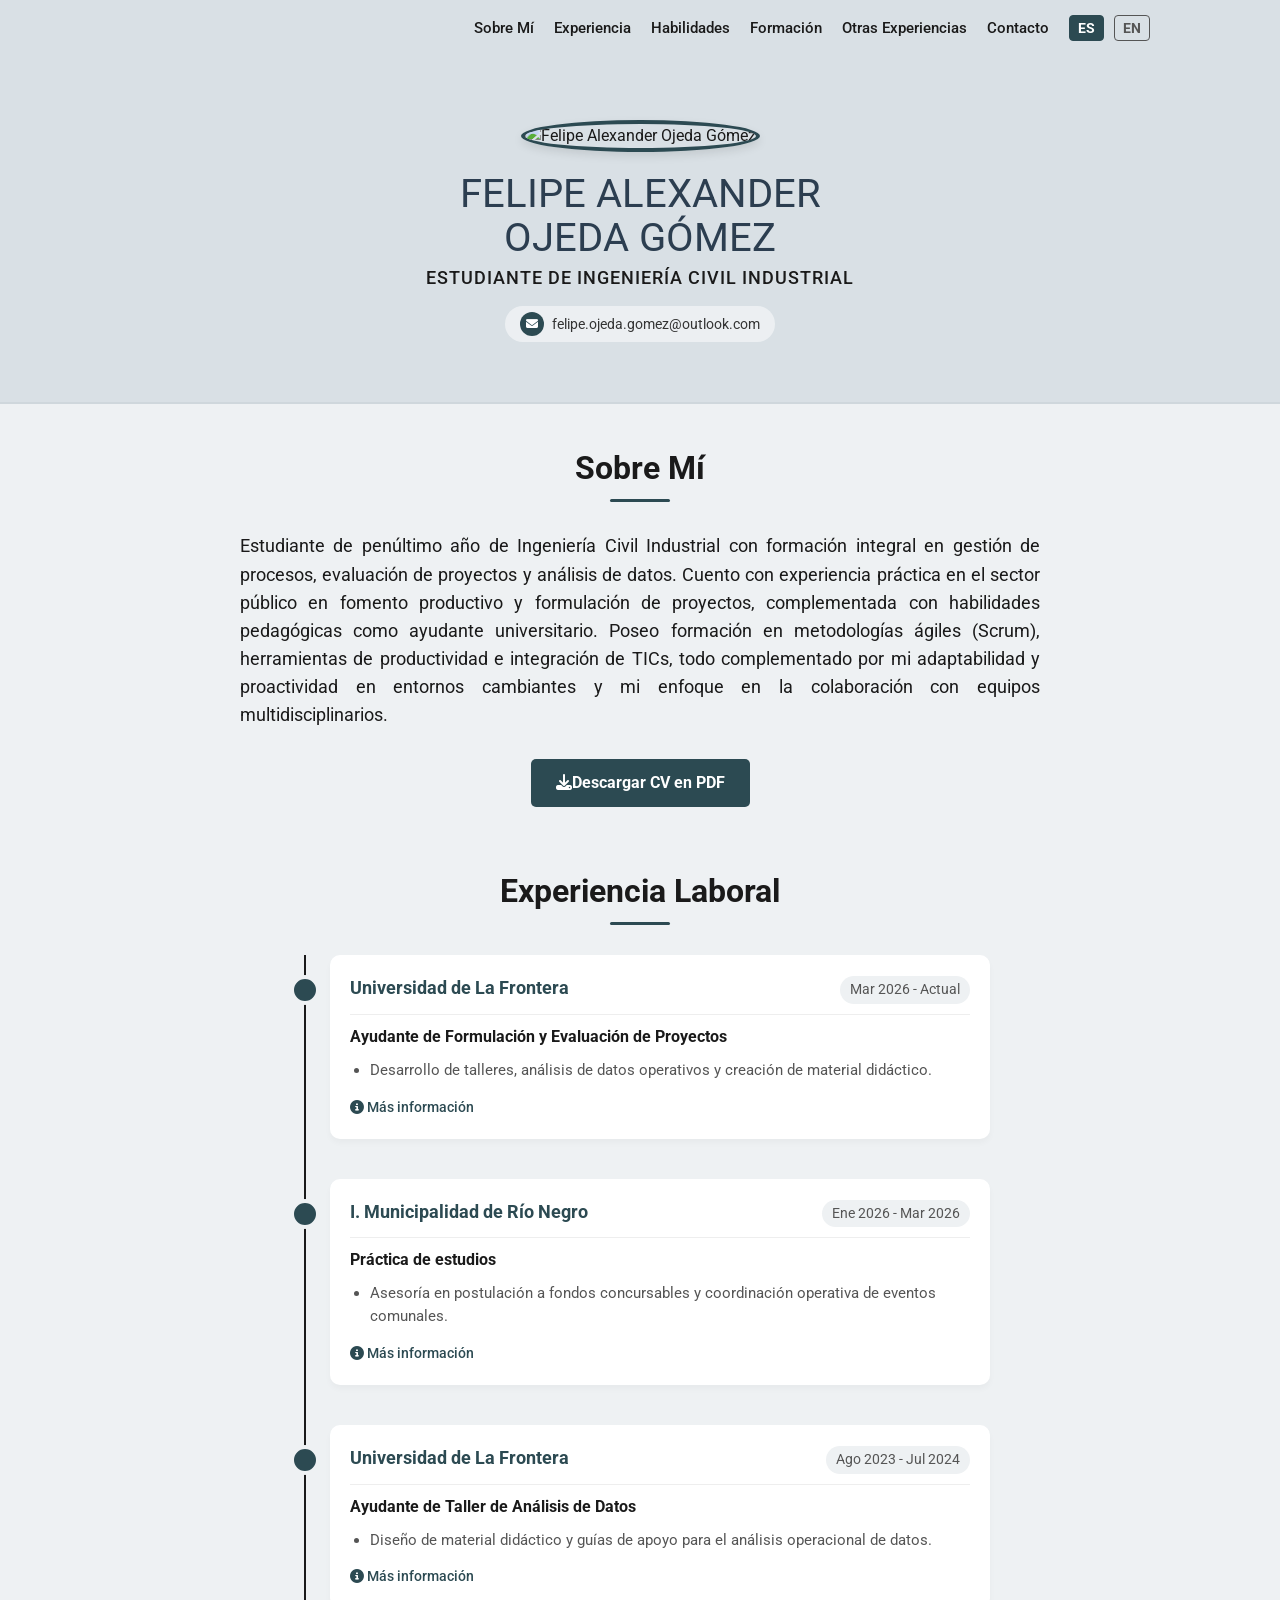
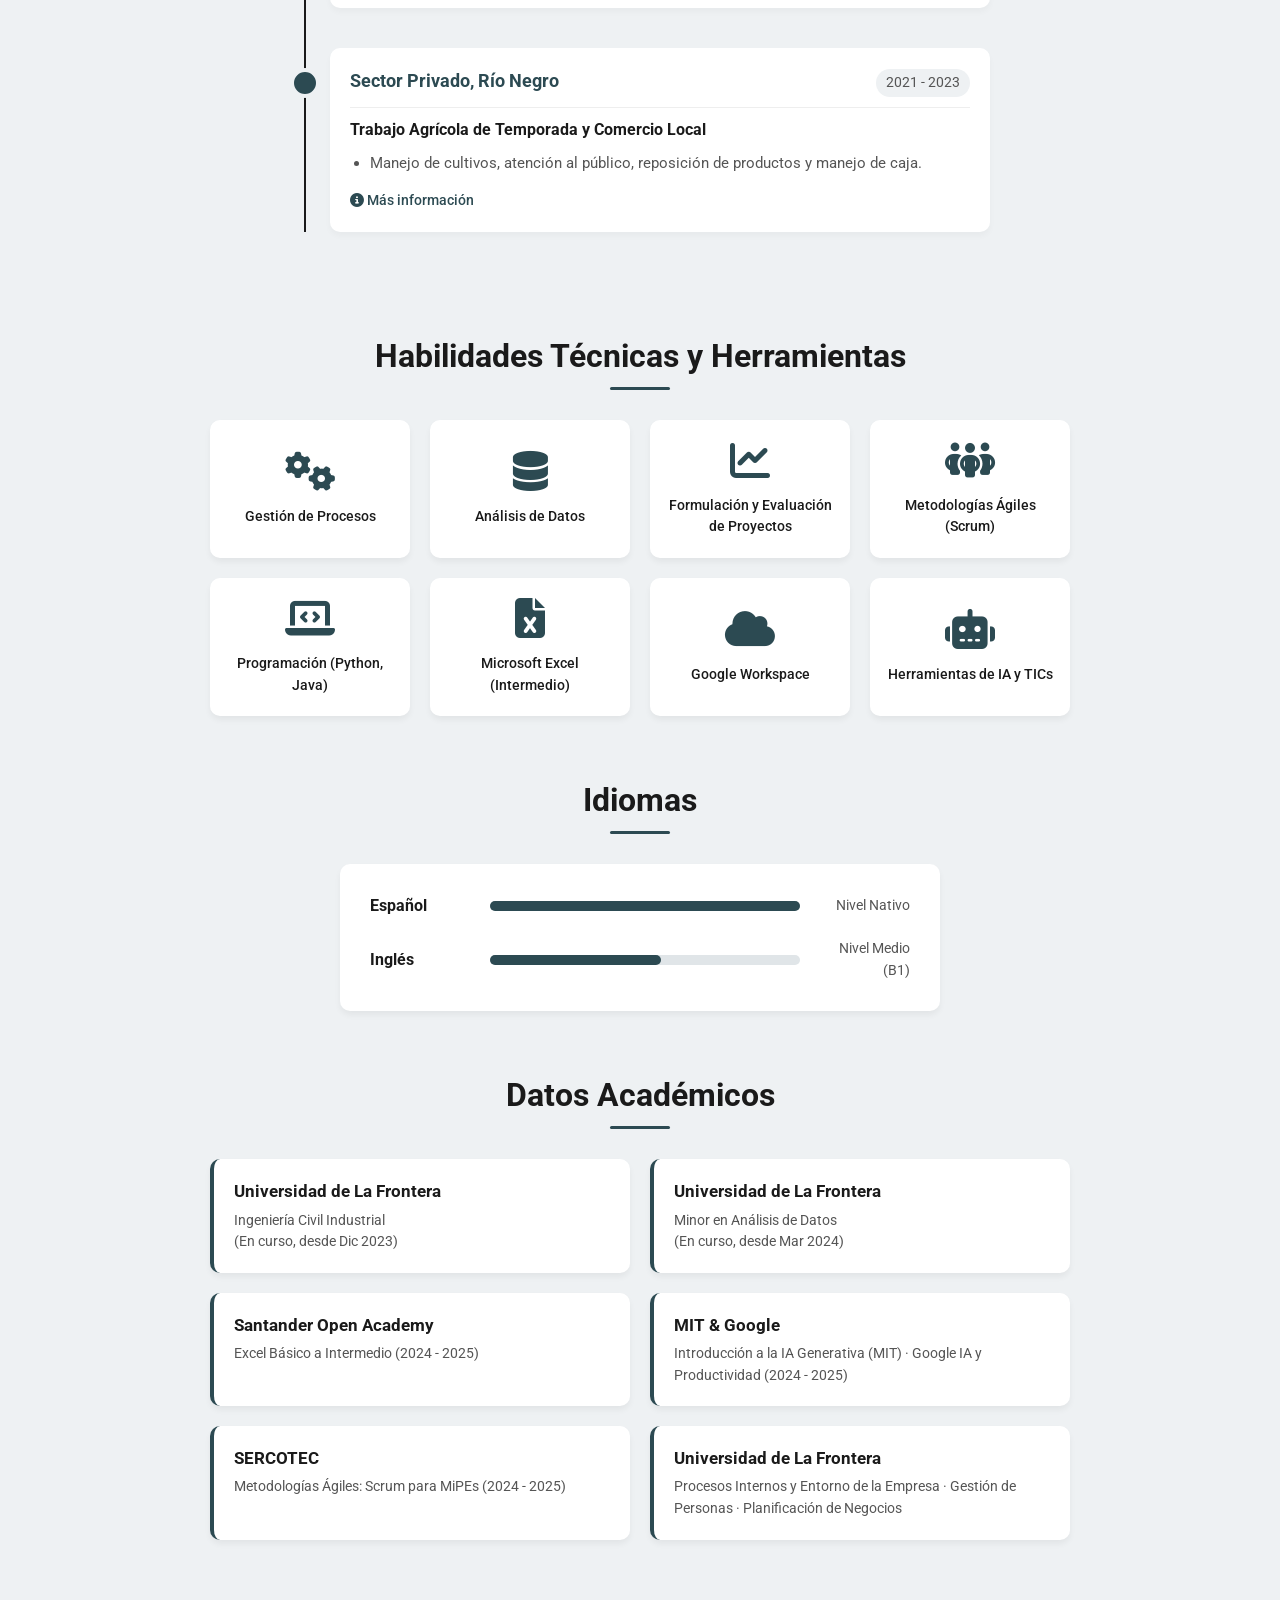
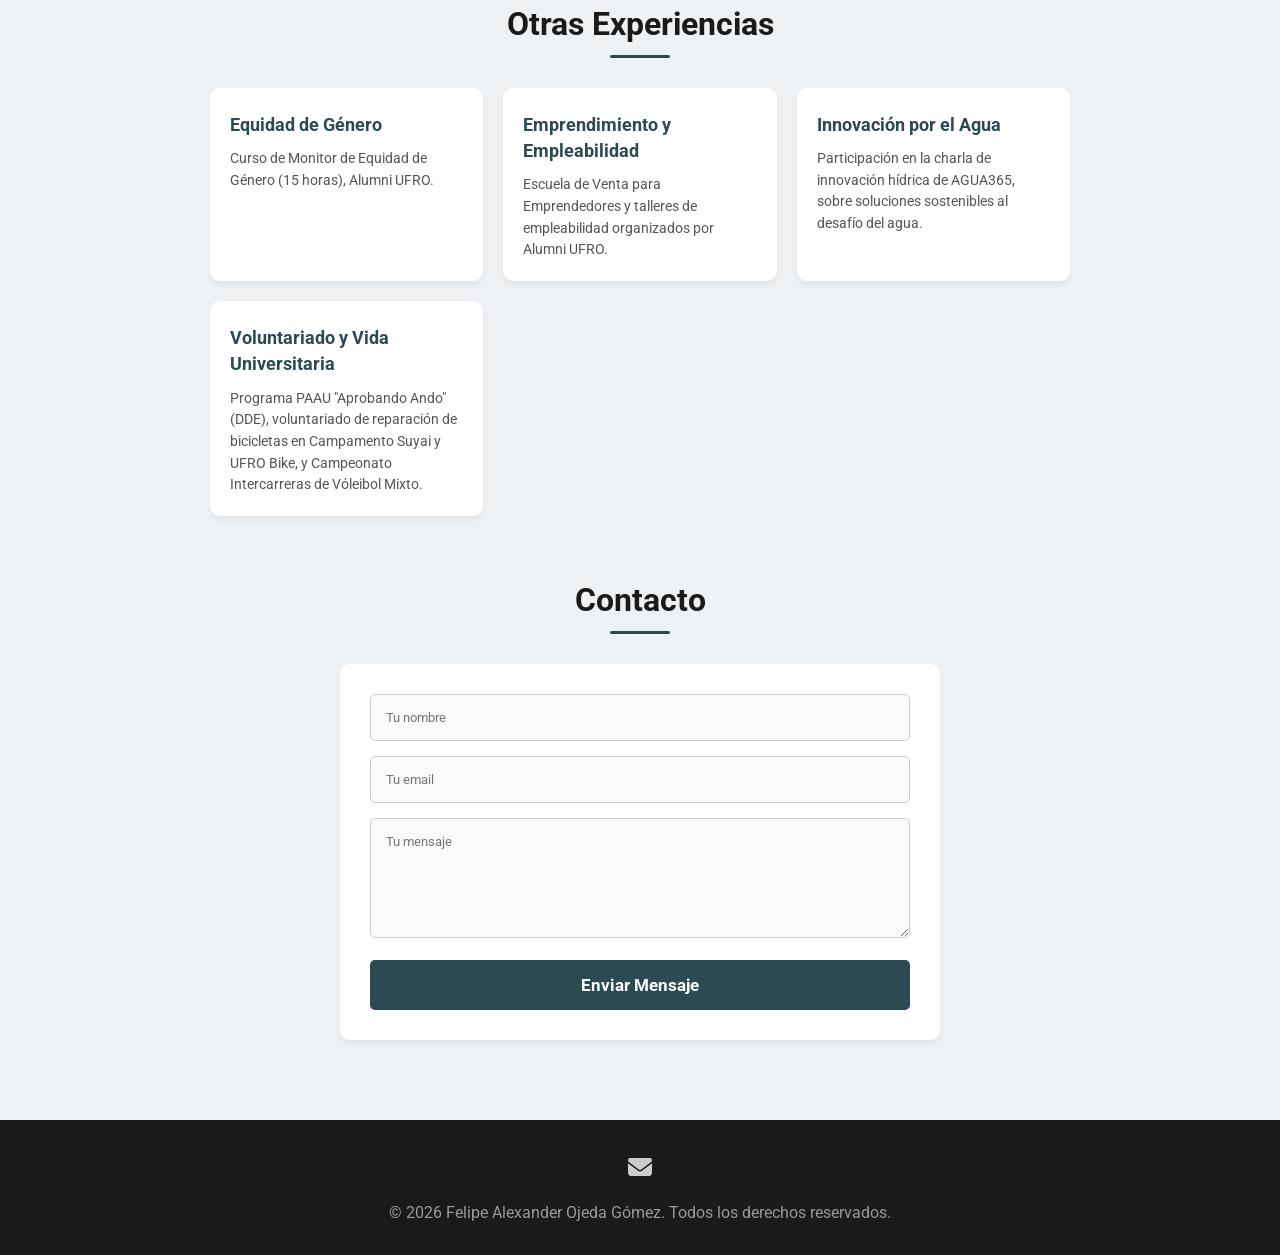
==== index.html @ 86f7f98f "Add files via upload" ====
<!DOCTYPE html>
<html lang="es">
<head>
    <meta charset="UTF-8">
    <meta name="viewport" content="width=device-width, initial-scale=1.0">
    <title>Felipe Alexander Ojeda Gómez - Portafolio Interactivo</title>
    <link rel="preconnect" href="https://fonts.googleapis.com">
    <link rel="preconnect" href="https://fonts.gstatic.com" crossorigin>
    <link href="https://fonts.googleapis.com/css2?family=Roboto:wght@300;400;500;700&display=swap" rel="stylesheet">
    <link rel="stylesheet" href="https://cdnjs.cloudflare.com/ajax/libs/font-awesome/6.4.0/css/all.min.css">
    <link rel="icon" type="image/png" href="3600973.png">
    <link rel="stylesheet" href="styles.css">
</head>
<body>

    <nav class="navbar">
        <div class="nav-container">
            <div class="nav-logo">FO</div>
            <ul class="nav-menu">
                <li><a href="#sobre-mi" class="nav-link" data-key="nav_about">Sobre Mí</a></li>
                <li><a href="#experiencia" class="nav-link" data-key="nav_exp">Experiencia</a></li>
                <li><a href="#habilidades" class="nav-link" data-key="nav_skills">Habilidades</a></li>
                <li><a href="#formacion" class="nav-link" data-key="nav_edu">Formación</a></li>
                <li><a href="#otras-experiencias" class="nav-link" data-key="nav_other">Otras Experiencias</a></li>
                <li><a href="#contacto" class="nav-link" data-key="nav_contact">Contacto</a></li>
            </ul>
            <div class="lang-switcher">
                <button onclick="changeLanguage('es')" id="btn-es" class="lang-btn active">ES</button>
                <button onclick="changeLanguage('en')" id="btn-en" class="lang-btn">EN</button>
            </div>
            <div class="hamburger">
                <span></span>
                <span></span>
                <span></span>
            </div>
        </div>
    </nav>

    <header id="inicio" class="header">
        <div class="profile-img-container">
            <!-- FOTO: guarda una foto de perfil como "img/foto.jpg" dentro de la carpeta img.
                 Recomendado: cuadrada, mínimo 400x400 px. Hasta entonces la imagen se verá vacía. -->
            <img src="img/foto.jpg" alt="Felipe Alexander Ojeda Gómez" class="profile-img">
        </div>
        <div class="header-info">
            <h1>FELIPE ALEXANDER<br>OJEDA GÓMEZ</h1>
            <h2 data-key="header_subtitle">ESTUDIANTE DE INGENIERÍA CIVIL INDUSTRIAL</h2>
            <div class="contact-badges">
                <span class="contact-badge"><i class="fas fa-envelope"></i> felipe.ojeda.gomez@outlook.com</span>
            </div>
        </div>
    </header>

    <div class="container">

        <section id="sobre-mi">
            <h3 data-key="about_title">Sobre Mí</h3>
            <p data-key="about_text">Estudiante de penúltimo año de Ingeniería Civil Industrial con formación integral en gestión de procesos, evaluación de proyectos y análisis de datos. Cuento con experiencia práctica en el sector público en fomento productivo y formulación de proyectos, complementada con habilidades pedagógicas como ayudante universitario. Poseo formación en metodologías ágiles (Scrum), herramientas de productividad e integración de TICs, todo complementado por mi adaptabilidad y proactividad en entornos cambiantes y mi enfoque en la colaboración con equipos multidisciplinarios.</p>
            <a href="curriculum_felipe_ojeda_es.pdf" id="cv-link" download class="download-btn">
                <i class="fas fa-download"></i> <span data-key="btn_cv">Descargar CV en PDF</span>
            </a>
        </section>

        <section id="experiencia">
            <h3 data-key="exp_title">Experiencia Laboral</h3>
            <div class="timeline">

                <div class="timeline-item">
                    <div class="timeline-icon"></div>
                    <div class="timeline-header">
                        <span class="timeline-company">Universidad de La Frontera</span>
                        <span class="timeline-date" data-key="date_exp1">Mar 2026 - Actual</span>
                    </div>
                    <div class="timeline-role" data-key="exp_role1">Ayudante de Formulación y Evaluación de Proyectos</div>
                    <ul>
                        <li data-key="exp_desc1">Desarrollo de talleres, análisis de datos operativos y creación de material didáctico.</li>
                    </ul>
                    <a href="exp-ufro-proyectos.html" class="cert-link mt-2"><i class="fas fa-info-circle"></i> <span data-key="btn_more_info">Más información</span></a>
                </div>

                <div class="timeline-item">
                    <div class="timeline-icon"></div>
                    <div class="timeline-header">
                        <span class="timeline-company">I. Municipalidad de Río Negro</span>
                        <span class="timeline-date" data-key="date_exp2">Ene 2026 - Mar 2026</span>
                    </div>
                    <div class="timeline-role" data-key="exp_role2">Práctica de estudios</div>
                    <ul>
                        <li data-key="exp_desc2">Asesoría en postulación a fondos concursables y coordinación operativa de eventos comunales.</li>
                    </ul>
                    <a href="exp-municipalidad.html" class="cert-link mt-2"><i class="fas fa-info-circle"></i> <span data-key="btn_more_info">Más información</span></a>
                </div>

                <div class="timeline-item">
                    <div class="timeline-icon"></div>
                    <div class="timeline-header">
                        <span class="timeline-company">Universidad de La Frontera</span>
                        <span class="timeline-date" data-key="date_exp3">Ago 2023 - Jul 2024</span>
                    </div>
                    <div class="timeline-role" data-key="exp_role3">Ayudante de Taller de Análisis de Datos</div>
                    <ul>
                        <li data-key="exp_desc3">Diseño de material didáctico y guías de apoyo para el análisis operacional de datos.</li>
                    </ul>
                    <a href="exp-ufro-datos.html" class="cert-link mt-2"><i class="fas fa-info-circle"></i> <span data-key="btn_more_info">Más información</span></a>
                </div>

                <div class="timeline-item">
                    <div class="timeline-icon"></div>
                    <div class="timeline-header">
                        <span class="timeline-company">Sector Privado, Río Negro</span>
                        <span class="timeline-date" data-key="date_exp4">2021 - 2023</span>
                    </div>
                    <div class="timeline-role" data-key="exp_role4">Trabajo Agrícola de Temporada y Comercio Local</div>
                    <ul>
                        <li data-key="exp_desc4">Manejo de cultivos, atención al público, reposición de productos y manejo de caja.</li>
                    </ul>
                    <a href="exp-agricola.html" class="cert-link mt-2"><i class="fas fa-info-circle"></i> <span data-key="btn_more_info">Más información</span></a>
                </div>

            </div>
        </section>

        <section id="habilidades">
            <h3 data-key="skills_title">Habilidades Técnicas y Herramientas</h3>
            <div class="skills-grid">
                <div class="skill-card">
                    <i class="fas fa-gears"></i>
                    <span data-key="skill1">Gestión de Procesos</span>
                </div>
                <div class="skill-card">
                    <i class="fas fa-database"></i>
                    <span data-key="skill2">Análisis de Datos</span>
                </div>
                <div class="skill-card">
                    <i class="fas fa-chart-line"></i>
                    <span data-key="skill3">Formulación y Evaluación de Proyectos</span>
                </div>
                <div class="skill-card">
                    <i class="fas fa-people-group"></i>
                    <span data-key="skill4">Metodologías Ágiles (Scrum)</span>
                </div>
                <div class="skill-card">
                    <i class="fas fa-laptop-code"></i>
                    <span data-key="skill5">Programación (Python, Java)</span>
                </div>
                <div class="skill-card">
                    <i class="fas fa-file-excel"></i>
                    <span data-key="skill6">Microsoft Excel (Intermedio)</span>
                </div>
                <div class="skill-card">
                    <i class="fas fa-cloud"></i>
                    <span data-key="skill7">Google Workspace</span>
                </div>
                <div class="skill-card">
                    <i class="fas fa-robot"></i>
                    <span data-key="skill8">Herramientas de IA y TICs</span>
                </div>
            </div>
        </section>

        <section id="idiomas">
            <h3 data-key="lang_title">Idiomas</h3>
            <div class="languages">
                <div class="lang-item">
                    <div class="lang-name" data-key="lang_es">Español</div>
                    <div class="lang-bar-bg"><div class="lang-bar-fill" data-width="100%"></div></div>
                    <div class="lang-level" data-key="lang_level_native">Nivel Nativo</div>
                </div>
                <div class="lang-item">
                    <div class="lang-name" data-key="lang_en">Inglés</div>
                    <div class="lang-bar-bg"><div class="lang-bar-fill" data-width="55%"></div></div>
                    <div class="lang-level" data-key="lang_level_med">Nivel Medio (B1)</div>
                </div>
            </div>
        </section>

        <section id="formacion">
            <h3 data-key="edu_title">Datos Académicos</h3>
            <div class="academic-grid">
                <!-- CERTIFICADOS: para añadir un certificado, crea una carpeta "certificados",
                     guarda ahí el PDF o imagen y descomenta una línea como esta dentro del bloque:
                     <a href="certificados/nombre_archivo.pdf" target="_blank" class="cert-link"><i class="fas fa-external-link-alt"></i> <span data-key="btn_cert">Ver Certificado</span></a> -->

                <div class="academic-item">
                    <strong>Universidad de La Frontera</strong>
                    <span data-key="edu_degree_industrial">Ingeniería Civil Industrial</span>
                    <span data-key="status_current">(En curso, desde Dic 2023)</span>
                </div>

                <div class="academic-item">
                    <strong>Universidad de La Frontera</strong>
                    <span data-key="edu_minor">Minor en Análisis de Datos</span>
                    <span data-key="status_current_minor">(En curso, desde Mar 2024)</span>
                </div>

                <div class="academic-item">
                    <strong>Santander Open Academy</strong>
                    <span data-key="edu_santander">Excel Básico a Intermedio (2024 - 2025)</span>
                </div>

                <div class="academic-item">
                    <strong>MIT &amp; Google</strong>
                    <span data-key="edu_ia">Introducción a la IA Generativa (MIT) · Google IA y Productividad (2024 - 2025)</span>
                </div>

                <div class="academic-item">
                    <strong>SERCOTEC</strong>
                    <span data-key="edu_sercotec">Metodologías Ágiles: Scrum para MiPEs (2024 - 2025)</span>
                </div>

                <div class="academic-item">
                    <strong>Universidad de La Frontera</strong>
                    <span data-key="edu_gestion">Procesos Internos y Entorno de la Empresa · Gestión de Personas · Planificación de Negocios</span>
                </div>
            </div>
        </section>

        <section id="otras-experiencias">
            <h3 data-key="other_title">Otras Experiencias</h3>
            <div class="other-exp-grid">
                <div class="other-exp-card">
                    <h4 data-key="other_t1">Equidad de Género</h4>
                    <p data-key="other_desc1">Curso de Monitor de Equidad de Género (15 horas), Alumni UFRO.</p>
                </div>
                <div class="other-exp-card">
                    <h4 data-key="other_t2">Emprendimiento y Empleabilidad</h4>
                    <p data-key="other_desc2">Escuela de Venta para Emprendedores y talleres de empleabilidad organizados por Alumni UFRO.</p>
                </div>
                <div class="other-exp-card">
                    <h4 data-key="other_t3">Innovación por el Agua</h4>
                    <p data-key="other_desc3">Participación en la charla de innovación hídrica de AGUA365, sobre soluciones sostenibles al desafío del agua.</p>
                </div>
                <div class="other-exp-card">
                    <h4 data-key="other_t4">Voluntariado y Vida Universitaria</h4>
                    <p data-key="other_desc4">Programa PAAU "Aprobando Ando" (DDE), voluntariado de reparación de bicicletas en Campamento Suyai y UFRO Bike, y Campeonato Intercarreras de Vóleibol Mixto.</p>
                </div>
            </div>
        </section>

        <section id="contacto">
            <h3 data-key="contact_title">Contacto</h3>
            <div class="contact-form">
                <!-- FORMULARIO: crea una cuenta gratuita en https://formspree.io con el correo de Felipe,
                     copia el código del formulario y reemplaza TU_CODIGO_AQUI en la línea de abajo.
                     Mientras tanto el formulario mostrará un mensaje de error al enviarse. -->
                <form id="contactForm" action="https://formspree.io/f/TU_CODIGO_AQUI" method="POST">
                    <input type="text" id="name" name="name" placeholder="Tu nombre" data-placeholder-key="contact_name_ph" required>
                    <input type="email" id="email" name="email" placeholder="Tu email" data-placeholder-key="contact_email_ph" required>
                    <textarea id="message" name="message" placeholder="Tu mensaje" data-placeholder-key="contact_msg_ph" required></textarea>
                    <button type="submit" data-key="contact_btn">Enviar Mensaje</button>
                    <p id="form-status" style="display:none; text-align:center; margin-top:10px; color:var(--accent-color); font-weight:500;"></p>
                </form>
            </div>
        </section>

    </div>

    <footer>
        <div class="social-icons">
            <!-- LINKEDIN: reemplaza la almohadilla por la URL del perfil de LinkedIn de Felipe y descomenta.
            <a href="https://www.linkedin.com/in/USUARIO" target="_blank" rel="noopener noreferrer"><i class="fab fa-linkedin"></i></a>
            -->
            <a href="mailto:felipe.ojeda.gomez@outlook.com"><i class="fas fa-envelope"></i></a>
        </div>
        <p>&copy; <span id="year"></span> Felipe Alexander Ojeda Gómez. <span data-key="footer_rights">Todos los derechos reservados.</span></p>
    </footer>

    <script src="script.js"></script>
</body>
</html>
---- styles.css ----
:root {
    --bg-body: #eef1f3;
    --bg-header: #d9e0e5;
    --text-dark: #1a1a1a;
    --text-muted: #555;
    --accent-color: #2c4a52;
    --white: #ffffff;
    --border-color: #ccc;
    --transition: all 0.3s ease;
}

/* CONFIGURACIÓN CLAVE PARA EL SCROLL SUAVE Y EL MENÚ */
html {
    scroll-behavior: smooth;
    scroll-padding-top: 100px;
}

* {
    margin: 0;
    padding: 0;
    box-sizing: border-box;
    font-family: 'Roboto', sans-serif;
}

body {
    background-color: var(--bg-body);
    color: var(--text-dark);
    line-height: 1.5;
    overflow-x: hidden;
}

/* Navegación y Menú */
.navbar {
    background-color: var(--bg-header);
    position: fixed;
    top: 0;
    width: 100%;
    z-index: 1000;
    transition: var(--transition);
}

.nav-container {
    display: flex;
    justify-content: space-between;
    align-items: center;
    padding: 15px 40px;
    max-width: 1100px;
    margin: 0 auto;
}

.nav-logo {
    font-size: 1.2rem;
    font-weight: 700;
    color: var(--accent-color);
    display: none;
}

.nav-menu {
    display: flex;
    list-style: none;
    gap: 20px;
    margin-left: auto;
}

.nav-link {
    text-decoration: none;
    color: var(--text-dark);
    font-weight: 500;
    transition: var(--transition);
    position: relative;
    font-size: 0.95rem;
}

.nav-link:hover {
    color: var(--accent-color);
}

.nav-link::after {
    content: '';
    position: absolute;
    bottom: -5px;
    left: 0;
    width: 0;
    height: 2px;
    background: var(--accent-color);
    transition: var(--transition);
}

.nav-link:hover::after {
    width: 100%;
}

/* Estilos para el selector de idiomas */
.lang-switcher {
    display: flex;
    gap: 10px;
    margin-left: 20px;
    align-items: center;
}

.lang-btn {
    background: transparent;
    border: 1px solid var(--text-muted);
    color: var(--text-muted);
    padding: 4px 8px;
    border-radius: 4px;
    cursor: pointer;
    font-size: 0.85rem;
    font-weight: 700;
    transition: var(--transition);
}

.lang-btn:hover {
    background-color: rgba(44, 74, 82, 0.1);
    color: var(--accent-color);
}

.lang-btn.active {
    background-color: var(--accent-color);
    color: var(--white);
    border-color: var(--accent-color);
}

.hamburger {
    display: none;
    flex-direction: column;
    cursor: pointer;
    margin-left: 20px;
}

.hamburger span {
    width: 25px;
    height: 3px;
    background: var(--text-dark);
    margin: 3px 0;
    transition: var(--transition);
}

/* Cabecera */
.header {
    background-color: var(--bg-header);
    padding: 120px 20px 60px 20px;
    display: flex;
    flex-direction: column;
    align-items: center;
    text-align: center;
    gap: 20px;
    border-bottom: 2px solid #cfd7dc;
    animation: fadeInDown 1s ease;
}

.profile-img-container {
    flex-shrink: 0;
}

.profile-img {
    width: 200px;
    height: 200px;
    border-radius: 50%;
    object-fit: cover;
    border: 4px solid var(--accent-color);
    box-shadow: 0 4px 10px rgba(0,0,0,0.1);
}

.header-info h1 {
    font-size: 2.5rem;
    font-weight: 400;
    text-transform: uppercase;
    line-height: 1.1;
    margin-bottom: 5px;
    color: #2c3e50;
}

.header-info h2 {
    font-size: 1.1rem;
    font-weight: 500;
    letter-spacing: 1px;
    margin-bottom: 15px;
    color: var(--text-dark);
}

.contact-badges {
    display: flex;
    gap: 15px;
    flex-wrap: wrap;
    justify-content: center;
}

.contact-badge {
    background-color: rgba(255,255,255,0.5);
    padding: 6px 15px;
    border-radius: 20px;
    font-size: 0.9rem;
    display: flex;
    align-items: center;
    gap: 8px;
    color: #333;
}

.contact-badge i {
    background-color: var(--accent-color);
    color: white;
    width: 24px;
    height: 24px;
    border-radius: 50%;
    display: inline-flex;
    align-items: center;
    justify-content: center;
    font-size: 0.75rem;
}

/* Contenedor Principal */
.container {
    max-width: 900px;
    margin: 0 auto;
    padding: 40px 20px;
    display: flex;
    flex-direction: column;
    gap: 60px;
}

section {
    width: 100%;
}

h3 {
    font-size: 2rem;
    margin-bottom: 30px;
    font-weight: 700;
    color: var(--text-dark);
    text-align: center;
    position: relative;
    padding-bottom: 10px;
    opacity: 0;
}

h3::after {
    content: '';
    position: absolute;
    bottom: 0;
    left: 50%;
    transform: translateX(-50%);
    width: 60px;
    height: 3px;
    background-color: var(--accent-color);
    border-radius: 2px;
}

#sobre-mi p, .timeline-item, .skill-card, .lang-item, .academic-item, .other-exp-card, .contact-form form {
    opacity: 0;
}

/* Sobre Mí */
#sobre-mi p {
    font-size: 1.1rem;
    text-align: justify;
    max-width: 800px;
    margin: 0 auto 30px auto;
    line-height: 1.6;
}

.download-btn {
    display: inline-flex;
    align-items: center;
    justify-content: center;
    gap: 10px;
    background-color: var(--accent-color);
    color: white;
    padding: 12px 25px;
    text-decoration: none;
    border-radius: 5px;
    font-weight: bold;
    transition: var(--transition);
    margin: 0 auto;
    display: table;
}

.download-btn:hover {
    transform: translateY(-3px);
    background-color: #1e3338;
    box-shadow: 0 4px 6px rgba(0,0,0,0.2);
}

/* Timeline de Experiencia */
.timeline {
    position: relative;
    padding-left: 40px;
    max-width: 700px;
    margin: 0 auto;
}

.timeline::before {
    content: '';
    position: absolute;
    left: 14px;
    top: 0;
    bottom: 0;
    width: 2px;
    background-color: var(--text-dark);
}

.timeline-item {
    position: relative;
    margin-bottom: 40px;
    background: var(--white);
    padding: 20px;
    border-radius: 10px;
    box-shadow: 0 4px 6px rgba(0,0,0,0.03);
}

.timeline-icon {
    position: absolute;
    left: -40px;
    top: 20px;
    width: 30px;
    height: 30px;
    background: var(--accent-color);
    border: 4px solid var(--bg-body);
    border-radius: 50%;
    display: flex;
    align-items: center;
    justify-content: center;
    color: transparent;
    z-index: 2;
}

.timeline-header {
    display: flex;
    justify-content: space-between;
    align-items: baseline;
    margin-bottom: 10px;
    border-bottom: 1px solid #eee;
    padding-bottom: 10px;
}

.timeline-company {
    font-weight: 700;
    font-size: 1.1rem;
    color: var(--accent-color);
}

.timeline-date {
    font-size: 0.9rem;
    color: var(--text-muted);
    background: var(--bg-body);
    padding: 3px 10px;
    border-radius: 15px;
}

.timeline-role {
    font-weight: 700;
    margin-bottom: 10px;
    font-size: 1rem;
}

.timeline-item ul {
    list-style-type: disc;
    margin-left: 20px;
    font-size: 0.95rem;
    color: var(--text-muted);
}

/* Habilidades Grid */
.skills-grid {
    display: grid;
    grid-template-columns: repeat(auto-fit, minmax(180px, 1fr));
    gap: 20px;
}

.skill-card {
    background-color: var(--white);
    border-radius: 10px;
    padding: 20px 10px;
    text-align: center;
    box-shadow: 0 4px 6px rgba(0,0,0,0.05);
    display: flex;
    flex-direction: column;
    align-items: center;
    justify-content: center;
    transition: var(--transition);
}

.skill-card:hover {
    transform: translateY(-5px);
    box-shadow: 0 6px 15px rgba(0,0,0,0.1);
}

.skill-card i {
    font-size: 2.5rem;
    color: var(--accent-color);
    margin-bottom: 15px;
}

.skill-card span {
    font-size: 0.9rem;
    font-weight: 500;
}

/* Idiomas Barras */
.languages {
    max-width: 600px;
    margin: 0 auto;
    background: var(--white);
    padding: 30px;
    border-radius: 10px;
    box-shadow: 0 4px 6px rgba(0,0,0,0.05);
}
.lang-item {
    display: flex;
    align-items: center;
    margin-bottom: 20px;
    font-size: 1rem;
}
.lang-item:last-child { margin-bottom: 0; }
.lang-name {
    width: 100px;
    font-weight: 700;
}
.lang-bar-bg {
    flex-grow: 1;
    height: 10px;
    background-color: #e0e5e8;
    border-radius: 5px;
    margin: 0 20px;
    position: relative;
}
.lang-bar-fill {
    position: absolute;
    left: 0;
    top: 0;
    height: 100%;
    background-color: var(--accent-color);
    border-radius: 5px;
    width: 0; 
    transition: width 1.5s ease-out;
}
.lang-level {
    width: 90px;
    text-align: right;
    font-size: 0.9rem;
    color: var(--text-muted);
}

/* Datos Académicos y Otras Experiencias */
.academic-grid {
    display: grid;
    grid-template-columns: repeat(auto-fit, minmax(300px, 1fr));
    gap: 20px;
}
.academic-item {
    background: var(--white);
    padding: 20px;
    border-radius: 10px;
    border-left: 4px solid var(--accent-color);
    box-shadow: 0 4px 6px rgba(0,0,0,0.05);
}
.academic-item strong {
    display: block;
    font-size: 1.05rem;
    color: var(--text-dark);
    margin-bottom: 5px;
}
.academic-item span {
    font-size: 0.9rem;
    color: var(--text-muted);
    display: block;
}

.other-exp-grid {
    display: grid;
    grid-template-columns: repeat(auto-fit, minmax(250px, 1fr));
    gap: 20px;
}
.other-exp-card {
    background-color: var(--white);
    padding: 20px;
    border-radius: 10px;
    box-shadow: 0 4px 6px rgba(0,0,0,0.05);
    transition: var(--transition);
    border-top: 4px solid transparent;
}
.other-exp-card:hover {
    transform: translateY(-5px);
    border-top: 4px solid var(--accent-color);
    box-shadow: 0 6px 15px rgba(0,0,0,0.1);
}
.other-exp-card h4 {
    font-size: 1.1rem;
    margin-bottom: 10px;
    color: var(--accent-color);
}
.other-exp-card p {
    font-size: 0.9rem;
    color: var(--text-muted);
    line-height: 1.5;
}

/* Estilos para los enlaces de certificados */
.cert-link {
    display: inline-block;
    margin-top: 10px;
    font-size: 0.85rem;
    color: var(--accent-color);
    text-decoration: none;
    font-weight: 500;
    transition: var(--transition);
}
.cert-link:hover {
    color: #1a1a1a;
    text-decoration: underline;
}
.mt-2 {
    margin-top: 15px; 
}

/* Contacto Form */
.contact-form form {
    max-width: 600px;
    margin: 0 auto;
    background: var(--white);
    padding: 30px;
    border-radius: 10px;
    box-shadow: 0 4px 6px rgba(0,0,0,0.05);
}
.contact-form input,
.contact-form textarea {
    width: 100%;
    padding: 15px;
    margin-bottom: 15px;
    border: 1px solid var(--border-color);
    border-radius: 5px;
    font-family: 'Roboto', sans-serif;
    background-color: #fafafa;
    transition: var(--transition);
}
.contact-form input:focus,
.contact-form textarea:focus {
    outline: none;
    border-color: var(--accent-color);
    background-color: var(--white);
    box-shadow: 0 0 0 3px rgba(44, 74, 82, 0.1);
}
.contact-form textarea {
    height: 120px;
    resize: vertical;
}
.contact-form button {
    width: 100%;
    padding: 15px;
    background-color: var(--accent-color);
    color: var(--white);
    border: none;
    border-radius: 5px;
    font-size: 1.05rem;
    font-weight: 700;
    cursor: pointer;
    transition: var(--transition);
}
.contact-form button:hover {
    transform: translateY(-2px);
    background-color: #1e3338;
    box-shadow: 0 4px 6px rgba(0,0,0,0.15);
}

/* Footer */
footer {
    background-color: var(--text-dark);
    color: #999;
    text-align: center;
    padding: 30px 20px;
    margin-top: 40px;
}
.social-icons {
    margin-bottom: 15px;
}
.social-icons a {
    color: #ccc;
    font-size: 1.5rem;
    margin: 0 10px;
    text-decoration: none;
    transition: var(--transition);
}
.social-icons a:hover {
    color: var(--white);
    transform: scale(1.1);
}

/* Animaciones */
@keyframes fadeInUp {
    from { opacity: 0; transform: translateY(30px); }
    to { opacity: 1; transform: translateY(0); }
}
@keyframes fadeInDown {
    from { opacity: 0; transform: translateY(-30px); }
    to { opacity: 1; transform: translateY(0); }
}

/* Responsive */
@media (max-width: 768px) {
    .nav-container { padding: 10px 20px; }
    .nav-menu {
        position: absolute;
        left: -100%;
        top: 60px;
        flex-direction: column;
        background-color: var(--white);
        width: 100%;
        text-align: center;
        transition: 0.3s ease-in-out;
        box-shadow: 0 10px 20px rgba(0,0,0,0.1);
        padding: 2rem 0;
        gap: 1.5rem;
    }
    .nav-menu.active { left: 0; }
    .hamburger { display: flex; }
    .header-info h1 { font-size: 2rem; }
    .timeline-header { flex-direction: column; }
    .timeline-date { margin-top: 5px; display: inline-block; }
    .lang-item { flex-direction: column; align-items: flex-start; gap: 5px; }
    .lang-bar-bg { margin: 5px 0; width: 100%; }
    .lang-level { text-align: left; }
    .lang-switcher {
        margin: 10px 0 0 0;
        justify-content: center;
    }
}

/* Grupo de botones para certificados múltiples */
.cert-links-group {
    display: flex;
    gap: 15px;
    flex-wrap: wrap;
    margin-top: 5px;
}

/* Estilos para la galería en páginas de detalle */
.detail-gallery {
    display: grid;
    grid-template-columns: repeat(auto-fit, minmax(250px, 1fr));
    gap: 20px;
    margin-top: 20px;
}

.gallery-img {
    width: 100%;
    height: 200px;
    object-fit: cover;
    border-radius: 8px;
    box-shadow: 0 4px 6px rgba(0,0,0,0.1);
    transition: var(--transition);
}

.gallery-img:hover {
    transform: scale(1.03);
    box-shadow: 0 8px 15px rgba(0,0,0,0.2);
}

/* Clase especial para imágenes completas (Dashboards, capturas, etc) */
.gallery-img-full {
    width: 100%;
    height: auto; /* Esto permite que la imagen crezca proporcionalmente */
    object-fit: contain; /* Asegura que no se recorte nada */
    border-radius: 8px;
    box-shadow: 0 4px 6px rgba(0,0,0,0.1);
    transition: var(--transition);
}

.gallery-img-full:hover {
    transform: scale(1.02);
    box-shadow: 0 8px 15px rgba(0,0,0,0.2);
}
/* Justificar el texto en las páginas de detalle de experiencia */
.detail-section p {
    text-align: justify;
}
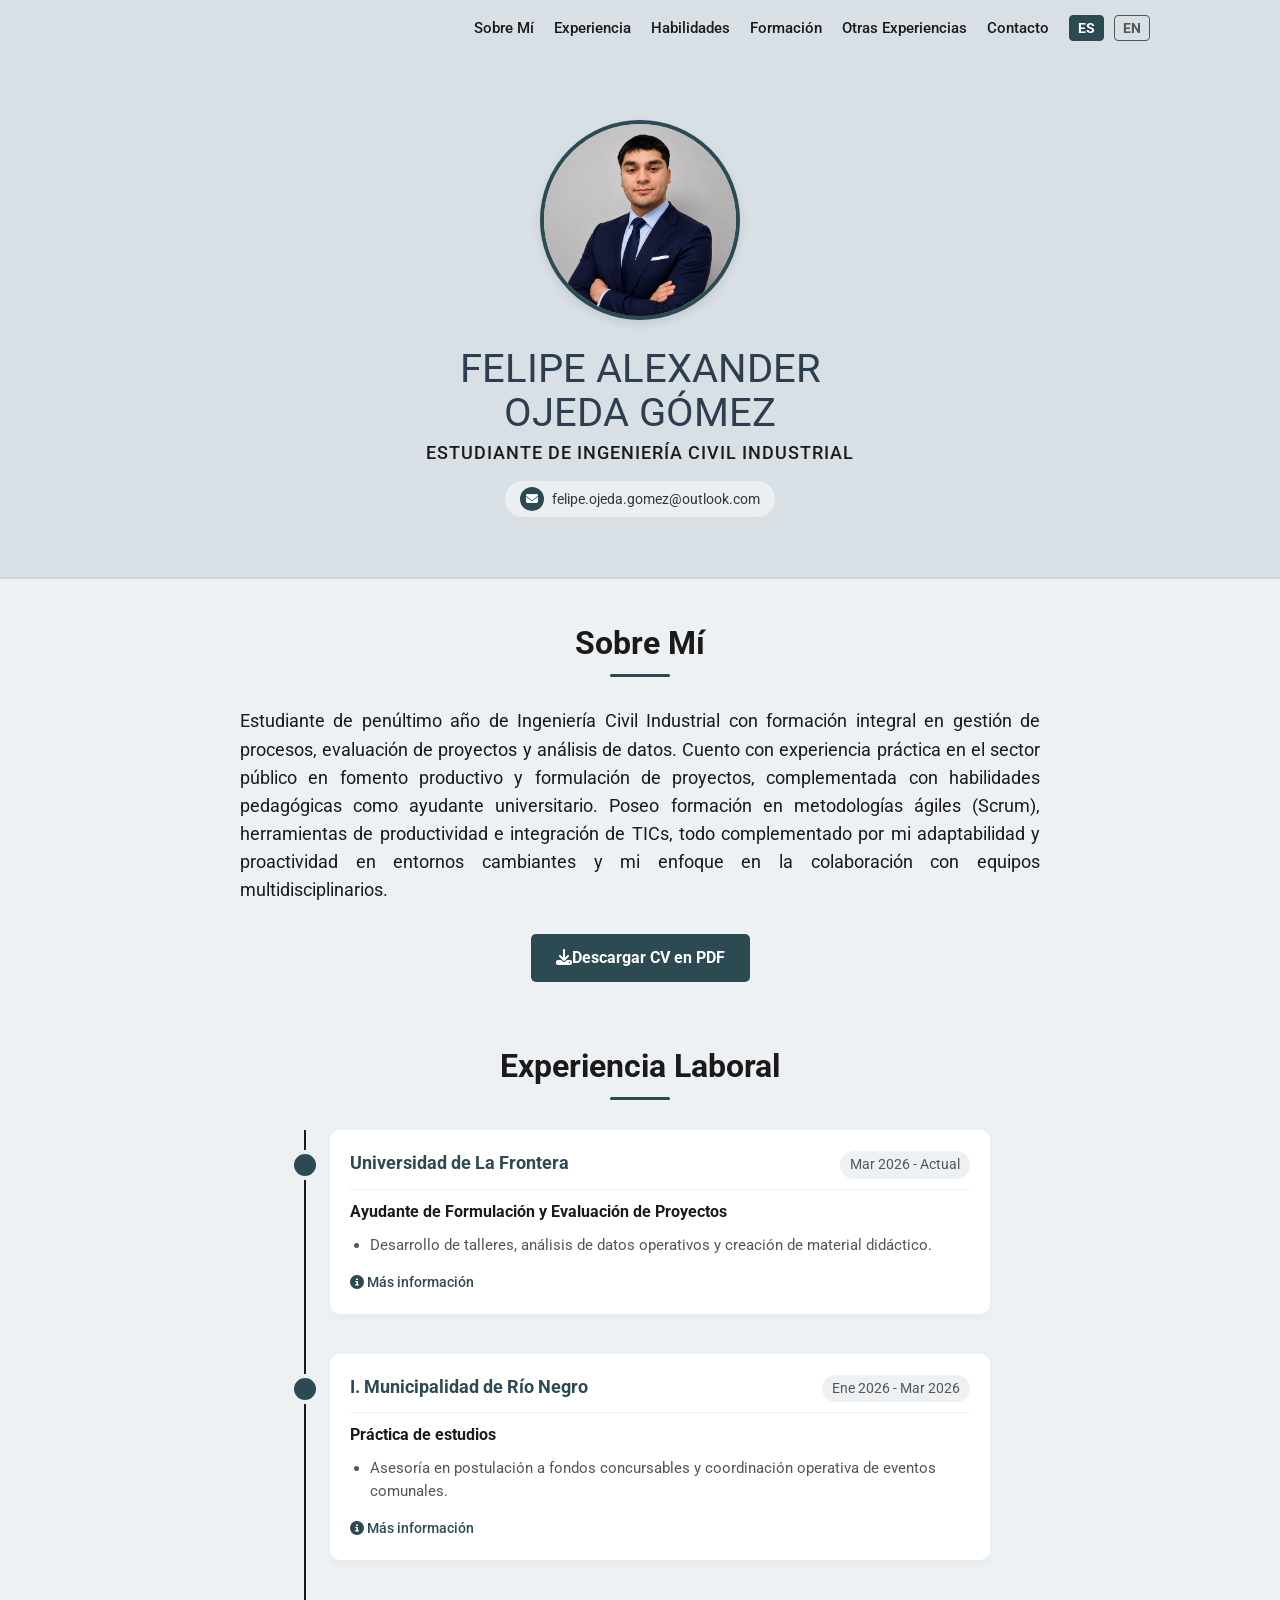
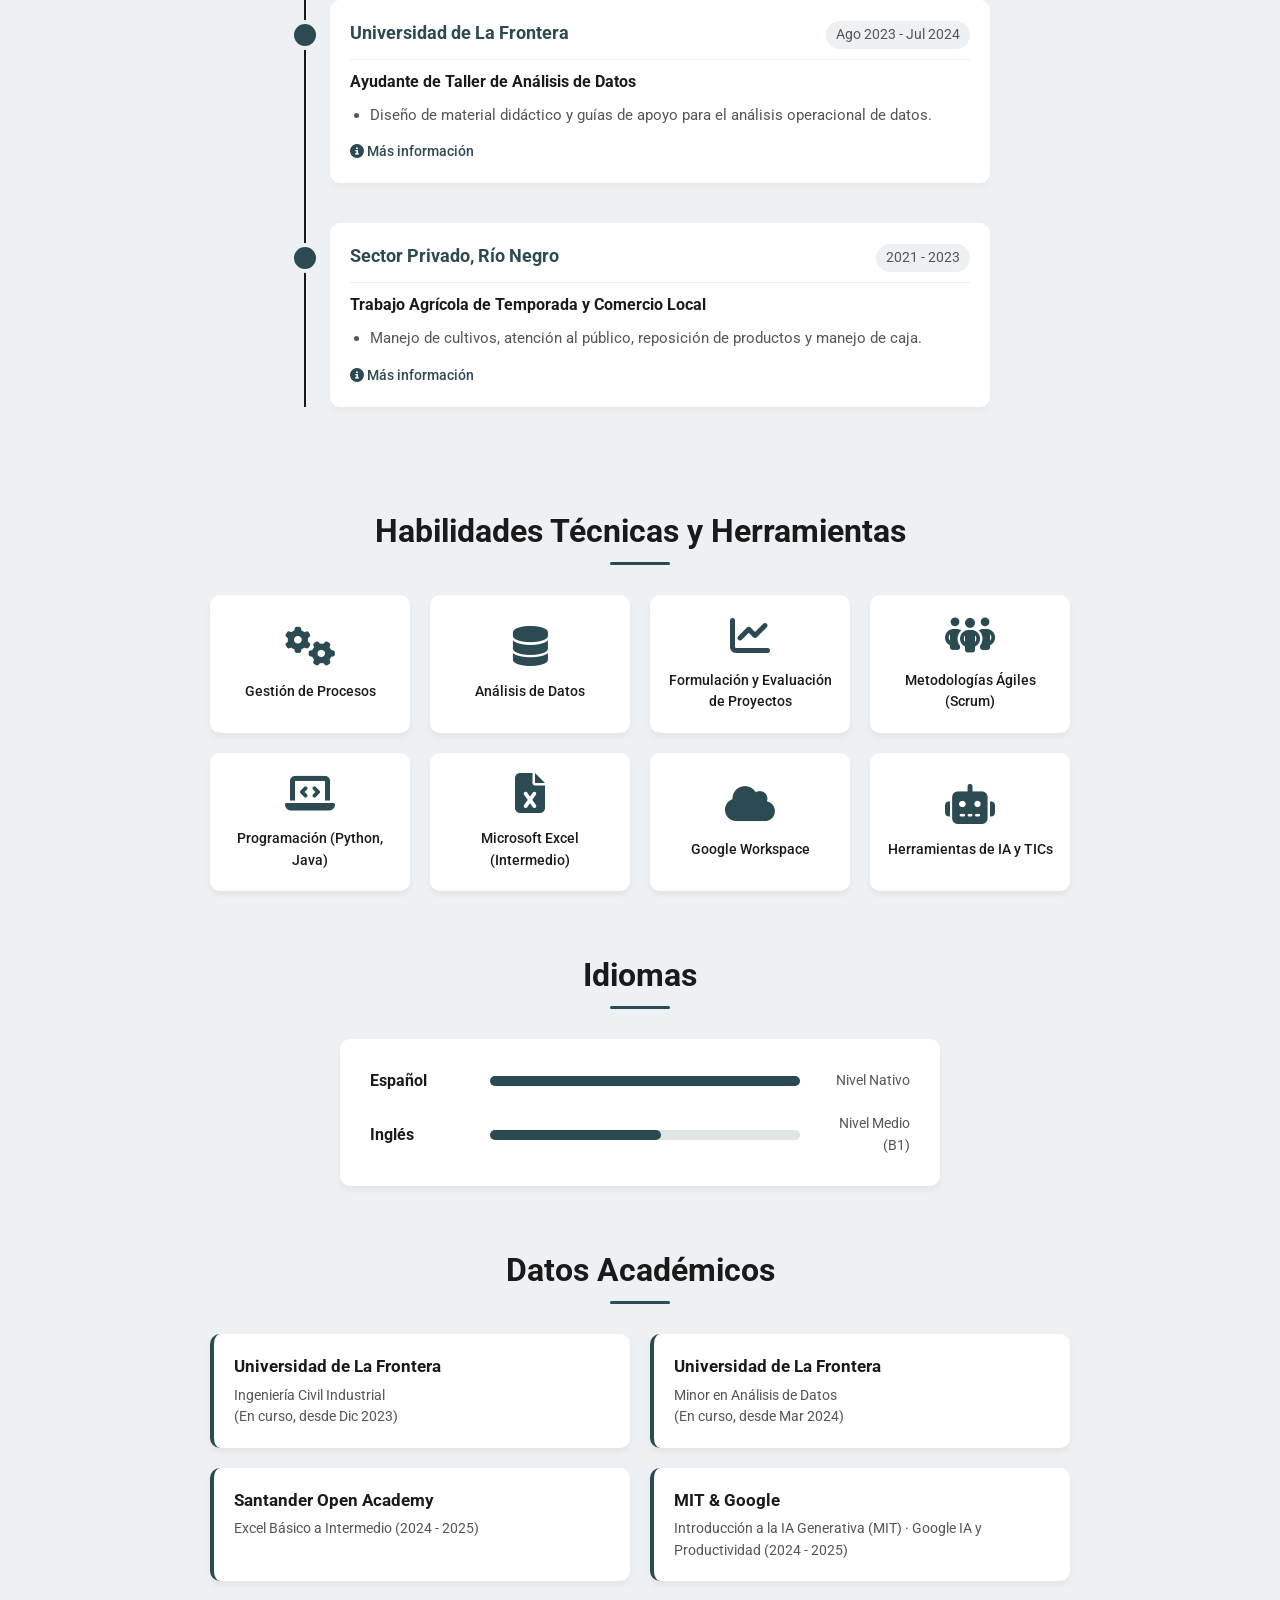
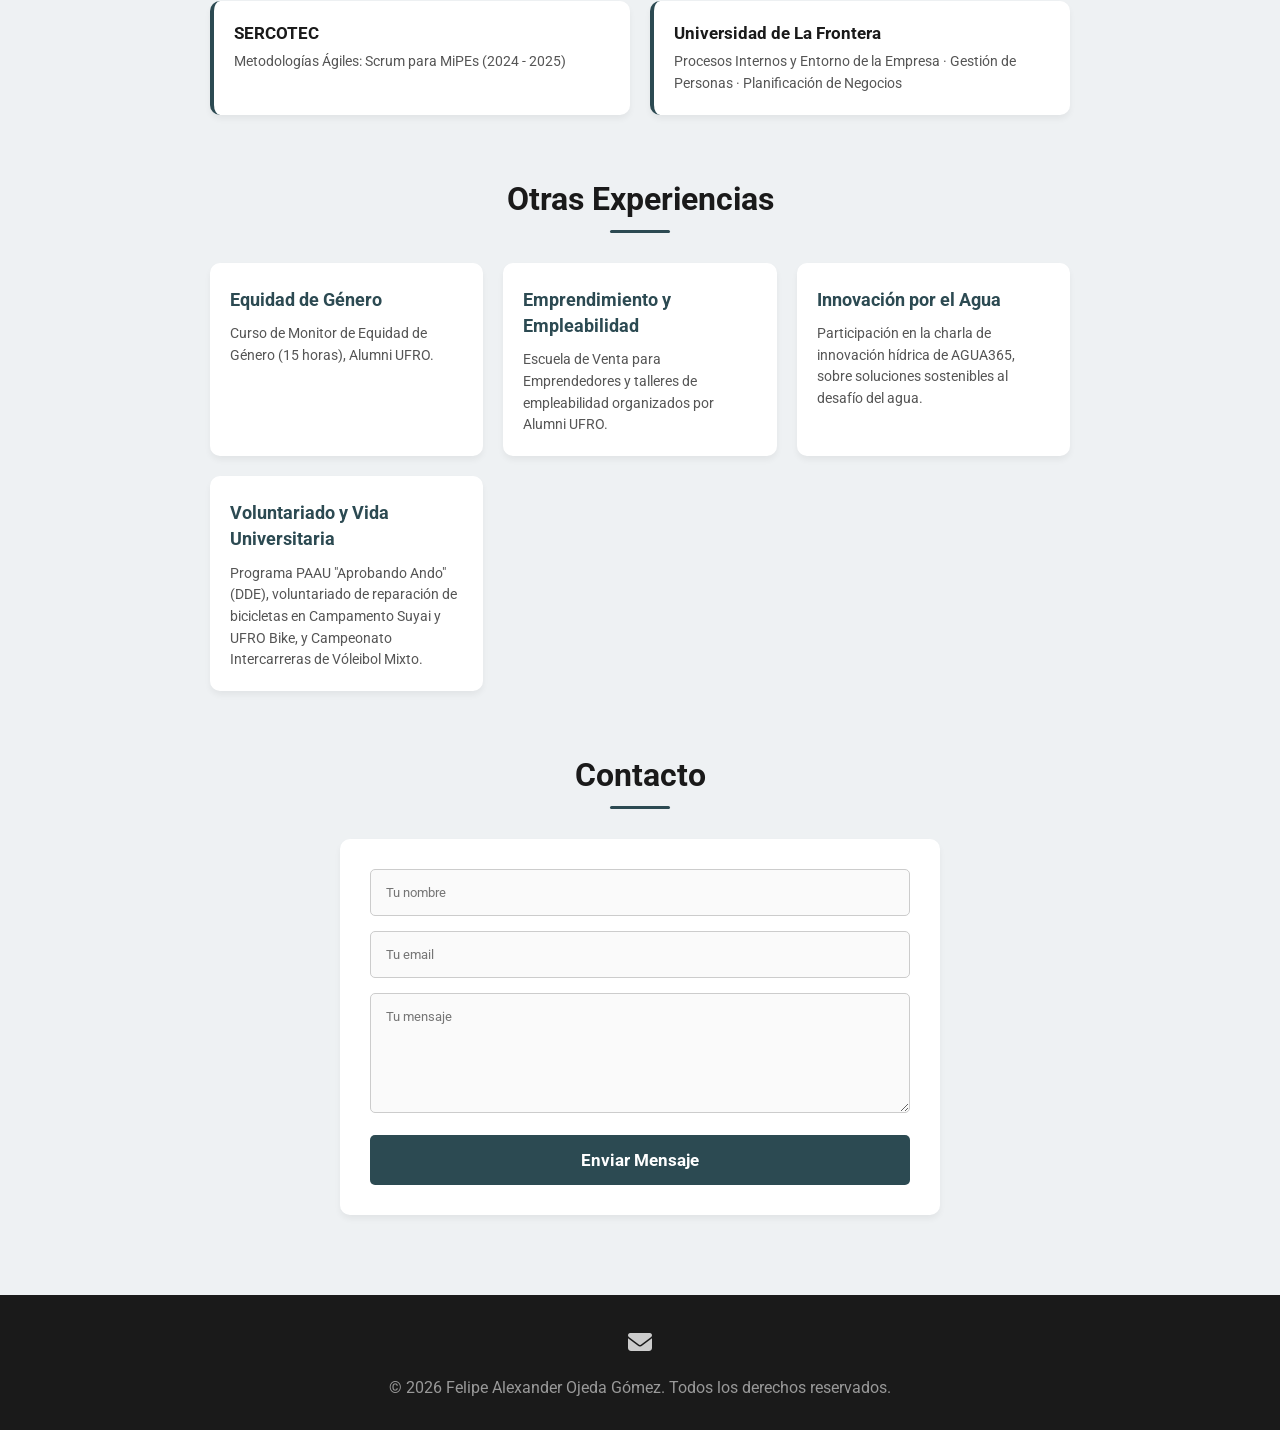
==== commit 07083e89: "Update index.html" ====
--- a/index.html
+++ b/index.html
@@ -243,7 +243,7 @@
                 <!-- FORMULARIO: crea una cuenta gratuita en https://formspree.io con el correo de Felipe,
                      copia el código del formulario y reemplaza TU_CODIGO_AQUI en la línea de abajo.
                      Mientras tanto el formulario mostrará un mensaje de error al enviarse. -->
-                <form id="contactForm" action="https://formspree.io/f/TU_CODIGO_AQUI" method="POST">
+                <form id="contactForm" action="https://formspree.io/f/xppzwvbb" method="POST">
                     <input type="text" id="name" name="name" placeholder="Tu nombre" data-placeholder-key="contact_name_ph" required>
                     <input type="email" id="email" name="email" placeholder="Tu email" data-placeholder-key="contact_email_ph" required>
                     <textarea id="message" name="message" placeholder="Tu mensaje" data-placeholder-key="contact_msg_ph" required></textarea>
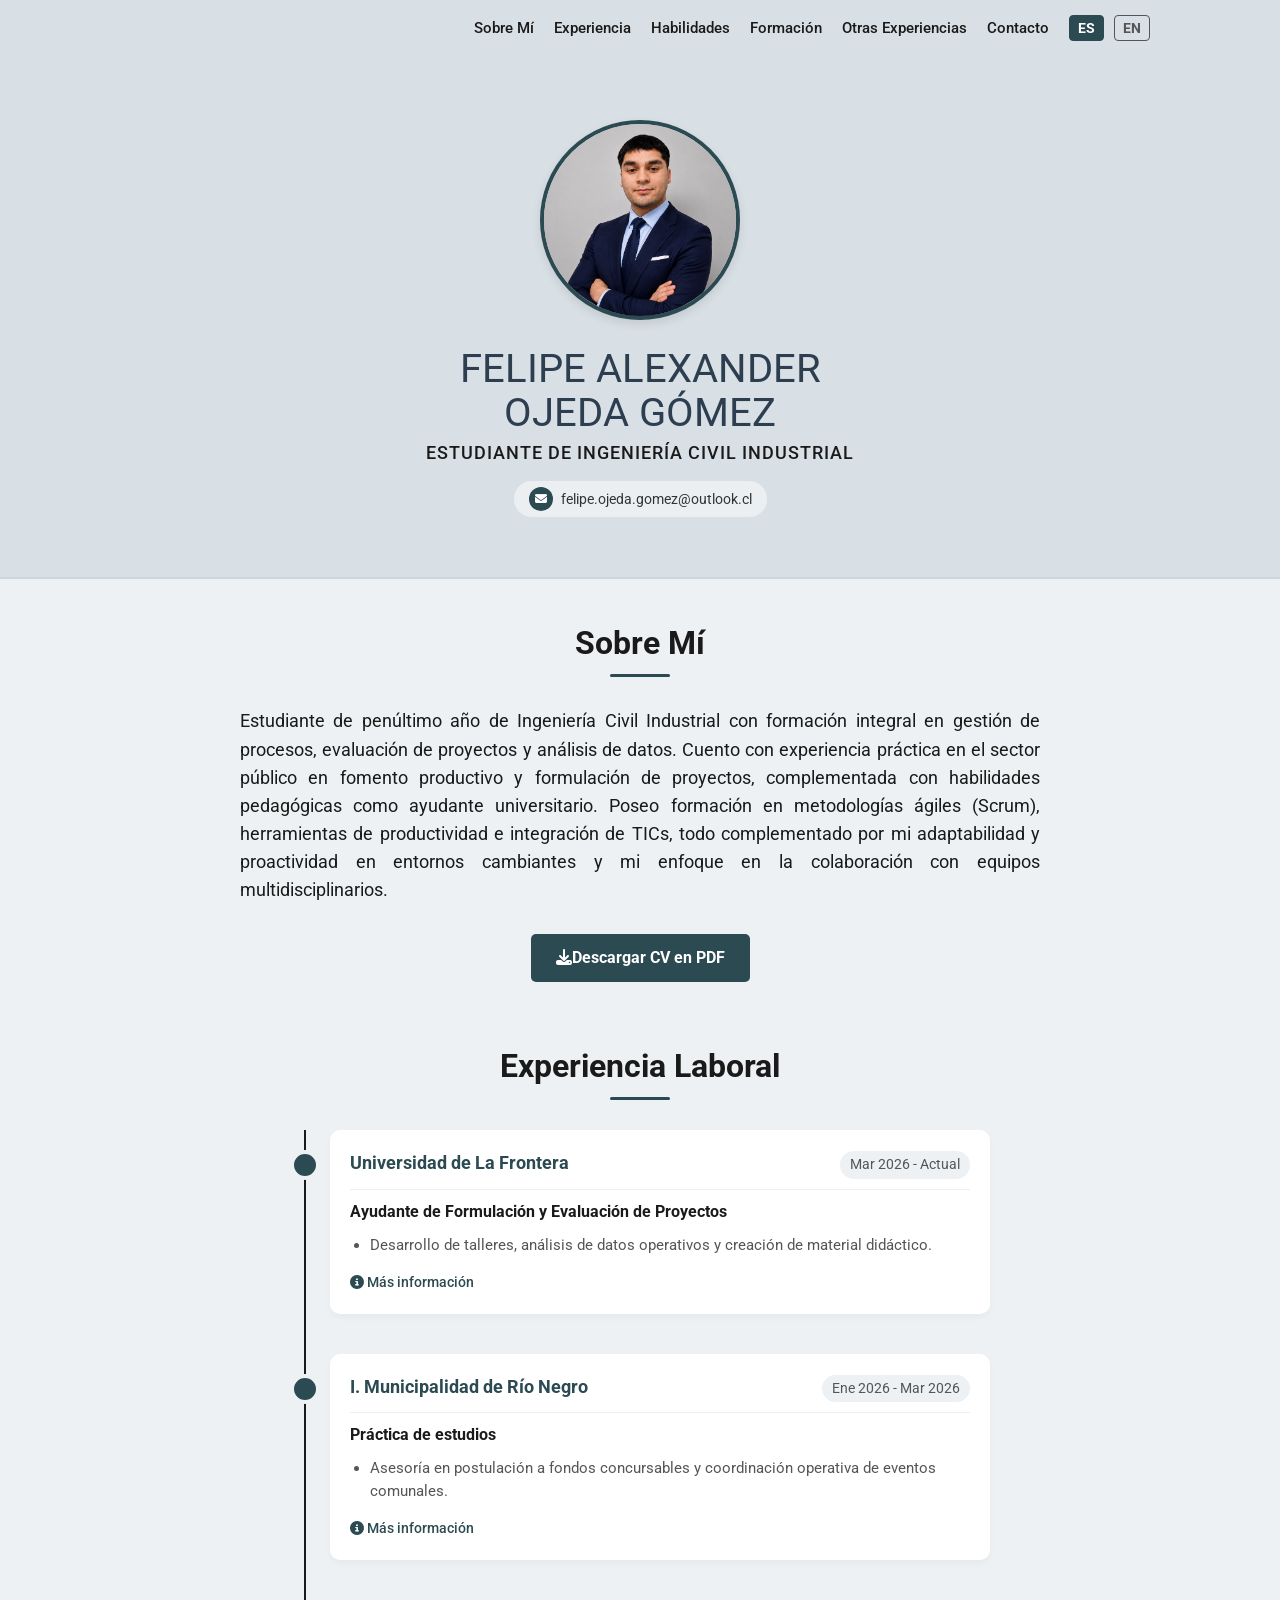
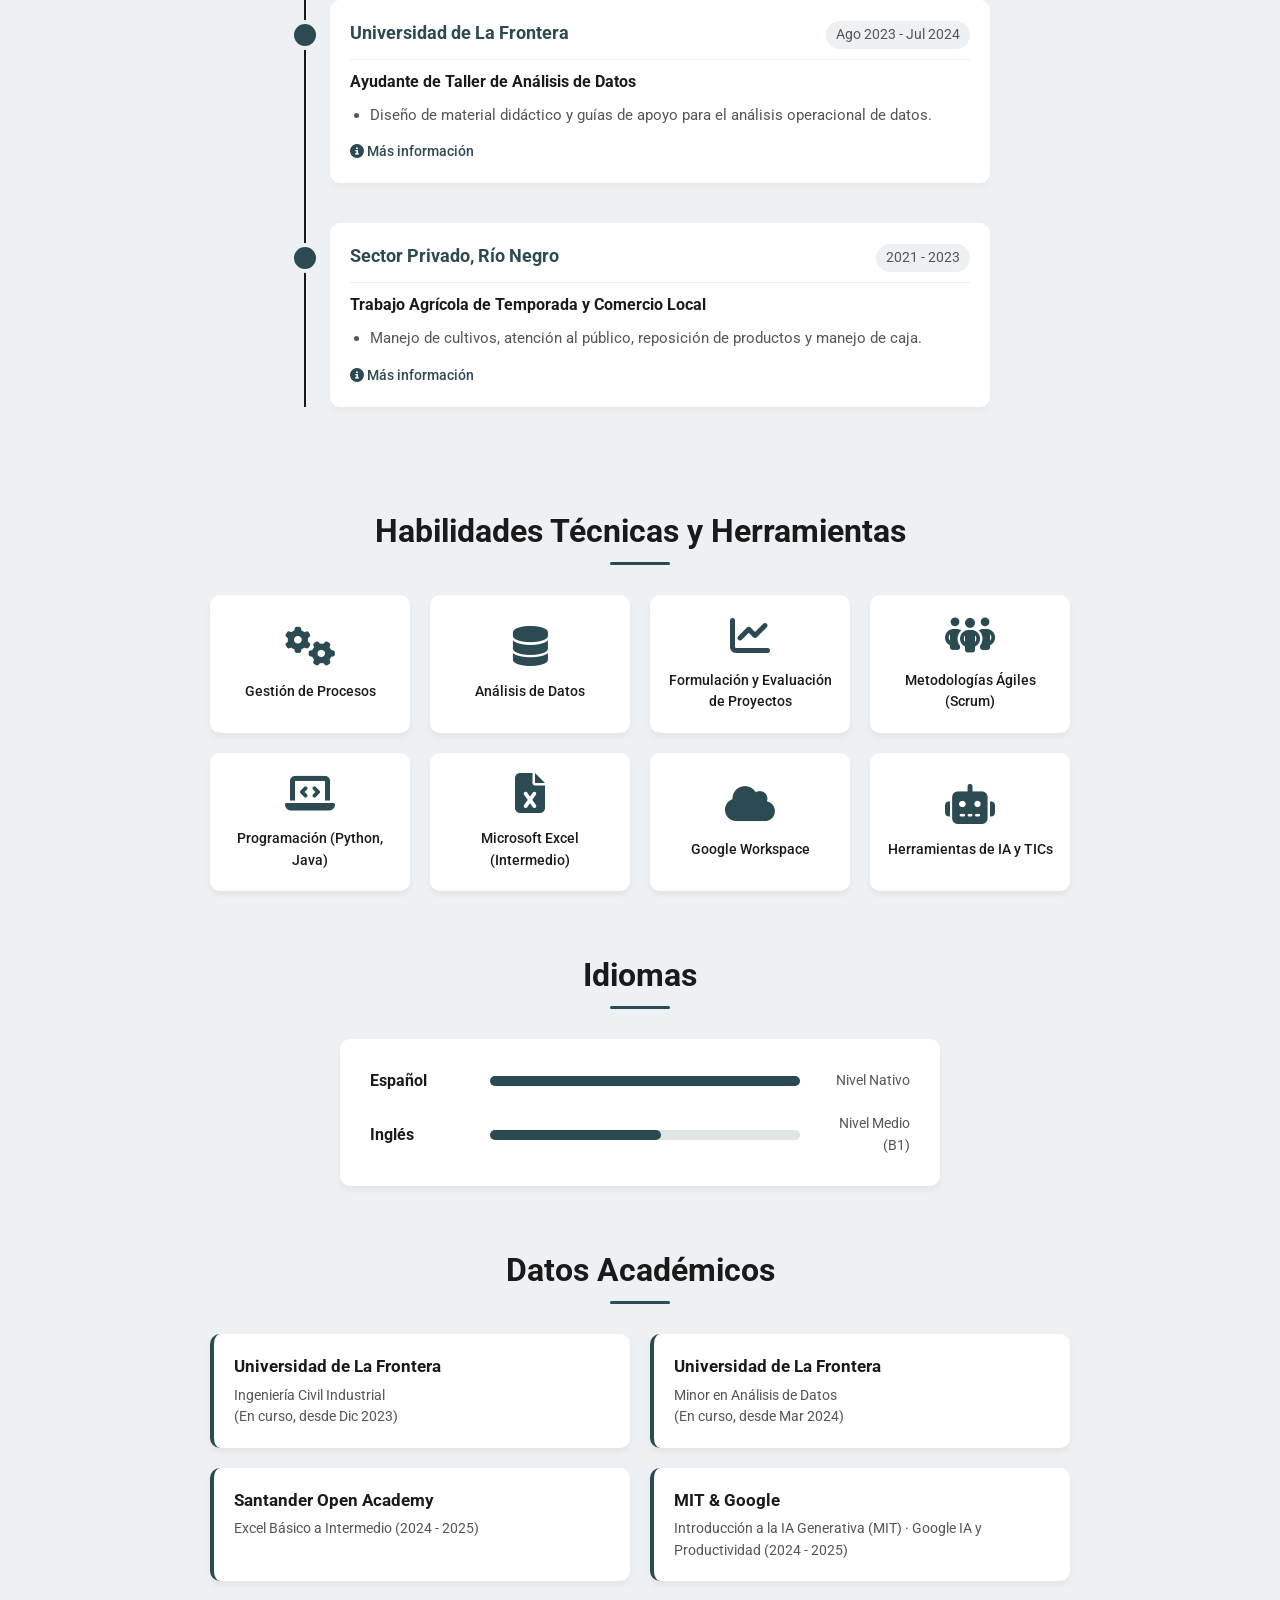
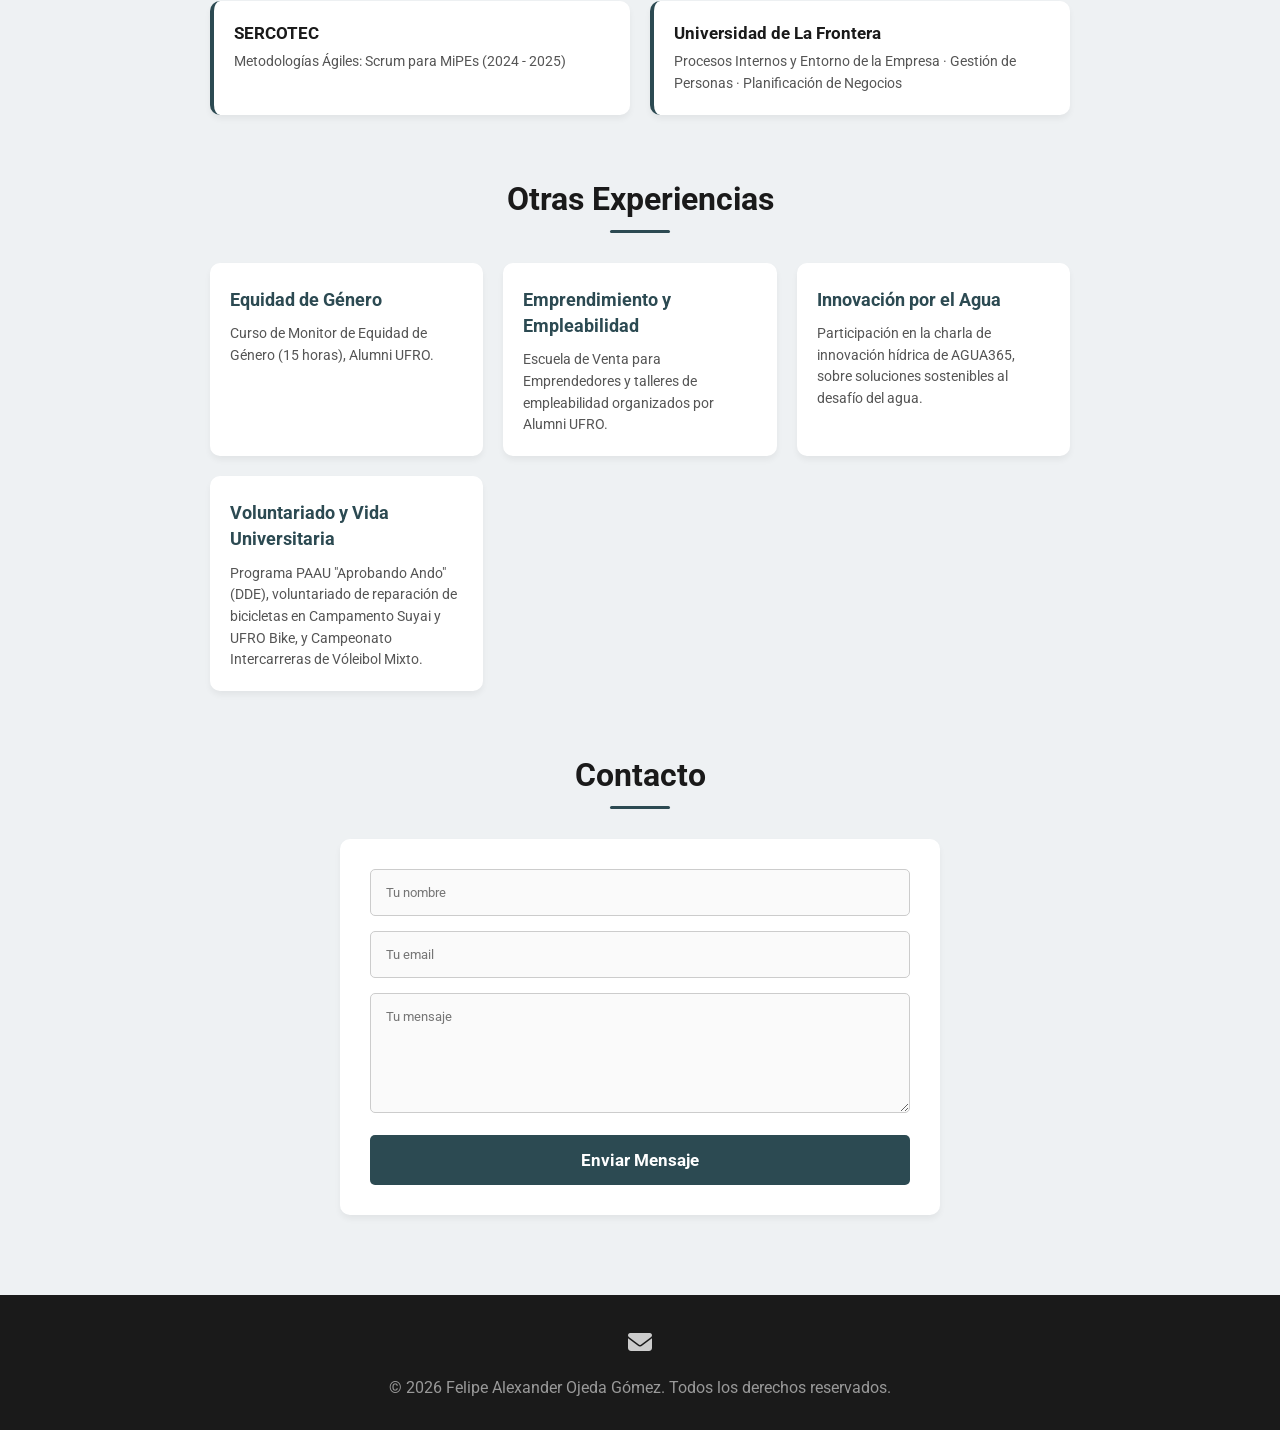
==== commit 849d9d09: "Update index.html" ====
--- a/index.html
+++ b/index.html
@@ -46,7 +46,7 @@
             <h1>FELIPE ALEXANDER<br>OJEDA GÓMEZ</h1>
             <h2 data-key="header_subtitle">ESTUDIANTE DE INGENIERÍA CIVIL INDUSTRIAL</h2>
             <div class="contact-badges">
-                <span class="contact-badge"><i class="fas fa-envelope"></i> felipe.ojeda.gomez@outlook.com</span>
+                <span class="contact-badge"><i class="fas fa-envelope"></i> felipe.ojeda.gomez@outlook.cl</span>
             </div>
         </div>
     </header>
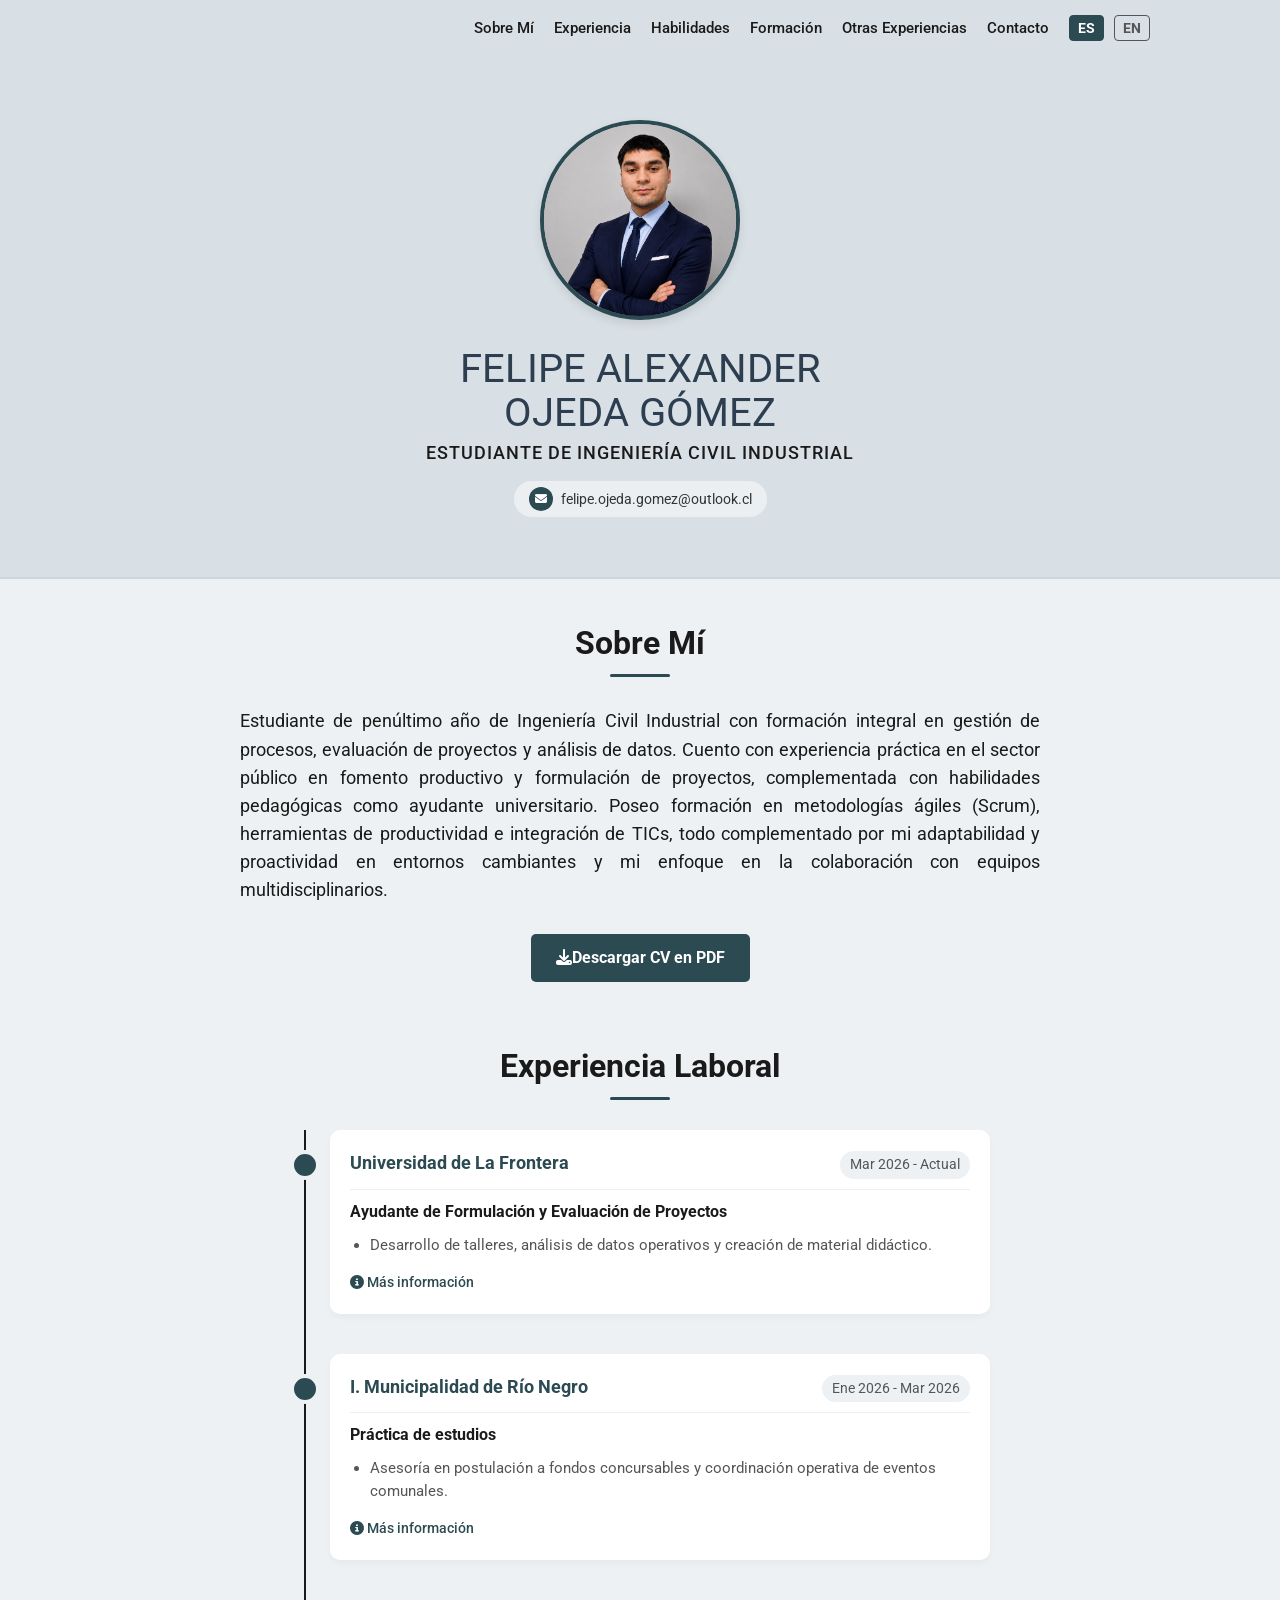
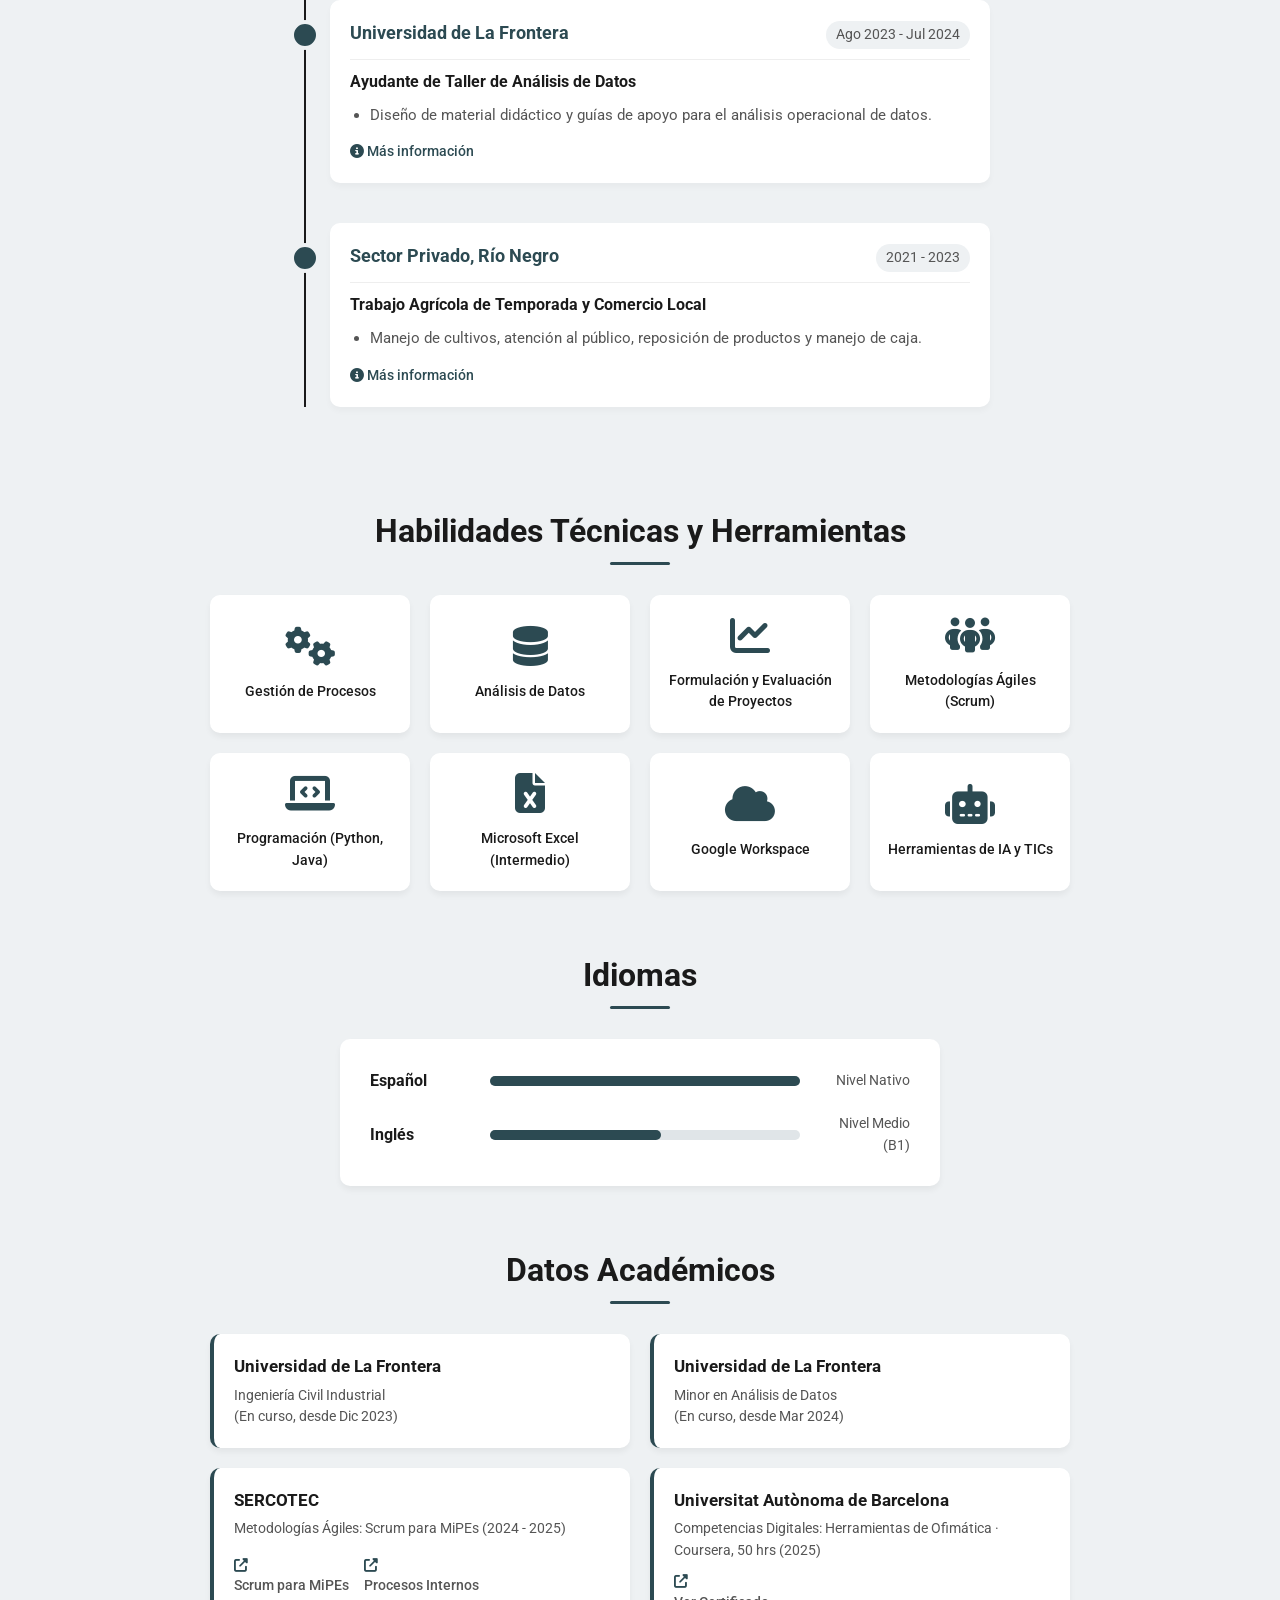
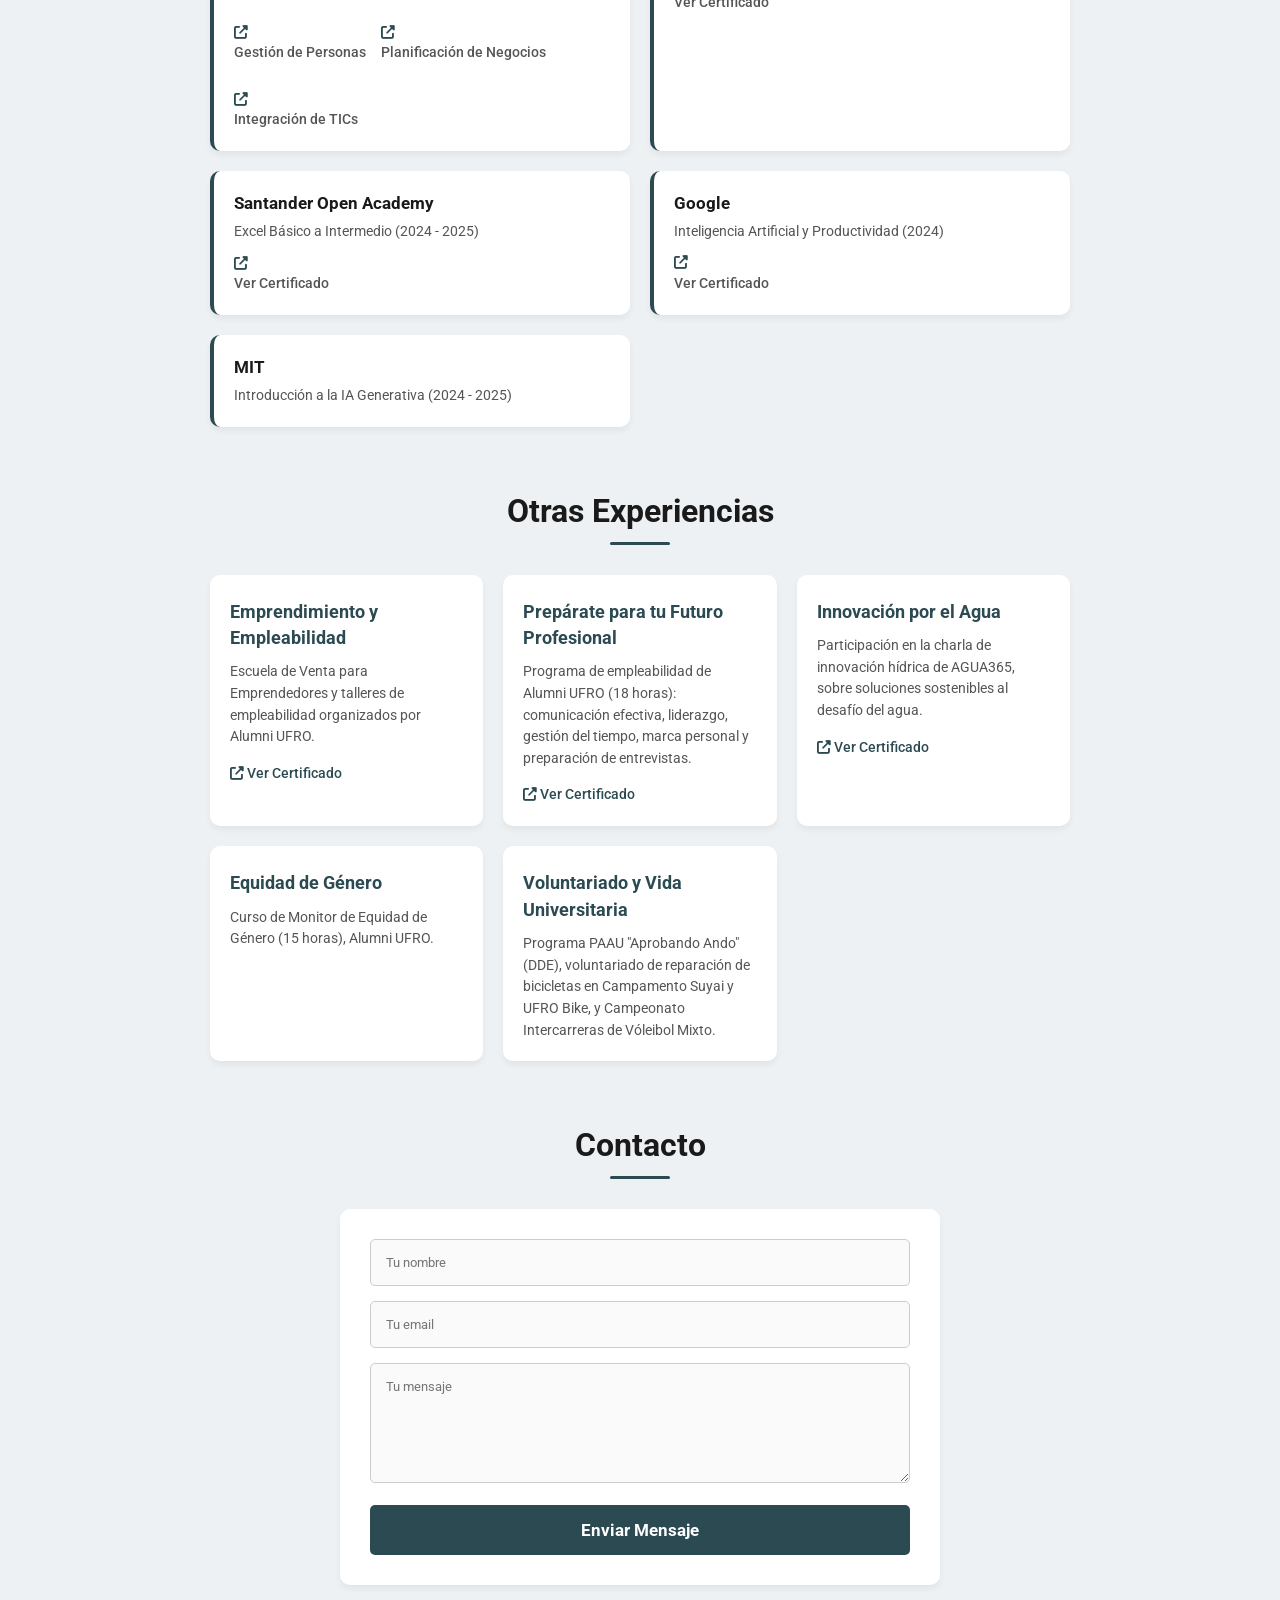
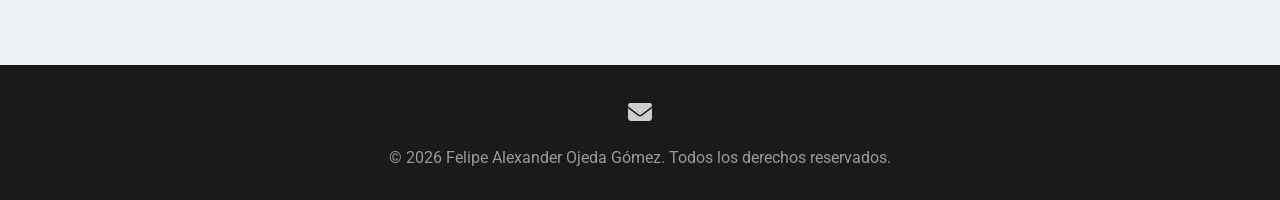
==== commit 9fb323b6: "Update index.html" ====
--- a/index.html
+++ b/index.html
@@ -51,7 +51,7 @@
         </div>
     </header>
 
-    <div class="container">
+   <div class="container">
 
         <section id="sobre-mi">
             <h3 data-key="about_title">Sobre Mí</h3>
@@ -177,8 +177,8 @@
         <section id="formacion">
             <h3 data-key="edu_title">Datos Académicos</h3>
             <div class="academic-grid">
-                <!-- CERTIFICADOS: para añadir un certificado, crea una carpeta "certificados",
-                     guarda ahí el PDF o imagen y descomenta una línea como esta dentro del bloque:
+                <!-- CERTIFICADOS: los archivos están en la carpeta "certificados", con nombres
+                     descriptivos. Para añadir uno nuevo, guarda el PDF ahí y copia una línea como:
                      <a href="certificados/nombre_archivo.pdf" target="_blank" class="cert-link"><i class="fas fa-external-link-alt"></i> <span data-key="btn_cert">Ver Certificado</span></a> -->
 
                 <div class="academic-item">
@@ -194,23 +194,42 @@
                 </div>
 
                 <div class="academic-item">
+                    <strong>SERCOTEC</strong>
+                    <span data-key="edu_sercotec">Gestión y Metodologías Empresariales (2025)</span>
+                    <div class="cert-links-group">
+                        <a href="certificados/sercotec_scrum_mipes.pdf" target="_blank" class="cert-link"><i class="fas fa-external-link-alt"></i> <span data-key="cert_scrum">Scrum para MiPEs</span></a>
+                        <a href="certificados/sercotec_procesos_internos.pdf" target="_blank" class="cert-link"><i class="fas fa-external-link-alt"></i> <span data-key="cert_procesos">Procesos Internos</span></a>
+                        <a href="certificados/sercotec_gestion_personas.pdf" target="_blank" class="cert-link"><i class="fas fa-external-link-alt"></i> <span data-key="cert_personas">Gestión de Personas</span></a>
+                        <a href="certificados/sercotec_planificar_negocio.pdf" target="_blank" class="cert-link"><i class="fas fa-external-link-alt"></i> <span data-key="cert_planificar">Planificación de Negocios</span></a>
+                        <a href="certificados/sercotec_tics_gestion_empresarial.pdf" target="_blank" class="cert-link"><i class="fas fa-external-link-alt"></i> <span data-key="cert_tics">Integración de TICs</span></a>
+                    </div>
+                </div>
+
+                <div class="academic-item">
+                    <strong>Universitat Autònoma de Barcelona</strong>
+                    <span data-key="edu_coursera">Competencias Digitales: Herramientas de Ofimática · Coursera, 50 hrs (2025)</span>
+                    <a href="certificados/coursera_uab_ofimatica.pdf" target="_blank" class="cert-link"><i class="fas fa-external-link-alt"></i> <span data-key="btn_cert">Ver Certificado</span></a>
+                </div>
+
+                <div class="academic-item">
                     <strong>Santander Open Academy</strong>
-                    <span data-key="edu_santander">Excel Básico a Intermedio (2024 - 2025)</span>
-                </div>
-
-                <div class="academic-item">
-                    <strong>MIT &amp; Google</strong>
-                    <span data-key="edu_ia">Introducción a la IA Generativa (MIT) · Google IA y Productividad (2024 - 2025)</span>
-                </div>
-
-                <div class="academic-item">
-                    <strong>SERCOTEC</strong>
-                    <span data-key="edu_sercotec">Metodologías Ágiles: Scrum para MiPEs (2024 - 2025)</span>
-                </div>
-
-                <div class="academic-item">
-                    <strong>Universidad de La Frontera</strong>
-                    <span data-key="edu_gestion">Procesos Internos y Entorno de la Empresa · Gestión de Personas · Planificación de Negocios</span>
+                    <span data-key="edu_santander">Excel Básico a Intermedio · 8 hrs (2024)</span>
+                    <a href="certificados/santander_excel.pdf" target="_blank" class="cert-link"><i class="fas fa-external-link-alt"></i> <span data-key="btn_cert">Ver Certificado</span></a>
+                </div>
+
+                <div class="academic-item">
+                    <strong>Google</strong>
+                    <span data-key="edu_google">Inteligencia Artificial y Productividad (2024)</span>
+                    <a href="certificados/google_ia_productividad.pdf" target="_blank" class="cert-link"><i class="fas fa-external-link-alt"></i> <span data-key="btn_cert">Ver Certificado</span></a>
+                </div>
+
+                <div class="academic-item">
+                    <strong>MIT</strong>
+                    <span data-key="edu_mit">Introducción a la IA Generativa (2024 - 2025)</span>
+                    <!-- Falta el certificado de este curso. Cuando lo tengas, guárdalo en la carpeta
+                         "certificados" y descomenta la línea de abajo, ajustando el nombre del archivo.
+                    <a href="certificados/mit_ia_generativa.pdf" target="_blank" class="cert-link"><i class="fas fa-external-link-alt"></i> <span data-key="btn_cert">Ver Certificado</span></a>
+                    -->
                 </div>
             </div>
         </section>
@@ -219,16 +238,26 @@
             <h3 data-key="other_title">Otras Experiencias</h3>
             <div class="other-exp-grid">
                 <div class="other-exp-card">
+                    <h4 data-key="other_t2">Escuela de Venta para Emprendedores</h4>
+                    <p data-key="other_desc2">Curso del Centro de Negocios SERCOTEC Villarrica, operado por la Universidad de La Frontera (Nov 2024).</p>
+                    <a href="certificados/sercotec_escuela_venta_emprendedores.pdf" target="_blank" class="cert-link mt-2"><i class="fas fa-external-link-alt"></i> <span data-key="btn_cert">Ver Certificado</span></a>
+                </div>
+                <div class="other-exp-card">
+                    <h4 data-key="other_t5">Prepárate para tu Futuro Profesional</h4>
+                    <p data-key="other_desc5">Programa de empleabilidad de Alumni UFRO (18 horas): comunicación efectiva, liderazgo, gestión del tiempo, marca personal y preparación de entrevistas.</p>
+                    <a href="certificados/alumni_ufro_empleabilidad.pdf" target="_blank" class="cert-link mt-2"><i class="fas fa-external-link-alt"></i> <span data-key="btn_cert">Ver Certificado</span></a>
+                </div>
+                <div class="other-exp-card">
+                    <h4 data-key="other_t3">AQUA365: Innovación por el Agua</h4>
+                    <p data-key="other_desc3">Ciclo de charlas organizado por la Facultad de Ciencias Físicas y Matemáticas de la Universidad de Chile e Ingeniería Sin Fronteras Chile (2025).</p>
+                    <a href="certificados/aqua365_innovacion_agua.pdf" target="_blank" class="cert-link mt-2"><i class="fas fa-external-link-alt"></i> <span data-key="btn_cert">Ver Certificado</span></a>
+                </div>
+                <div class="other-exp-card">
                     <h4 data-key="other_t1">Equidad de Género</h4>
                     <p data-key="other_desc1">Curso de Monitor de Equidad de Género (15 horas), Alumni UFRO.</p>
-                </div>
-                <div class="other-exp-card">
-                    <h4 data-key="other_t2">Emprendimiento y Empleabilidad</h4>
-                    <p data-key="other_desc2">Escuela de Venta para Emprendedores y talleres de empleabilidad organizados por Alumni UFRO.</p>
-                </div>
-                <div class="other-exp-card">
-                    <h4 data-key="other_t3">Innovación por el Agua</h4>
-                    <p data-key="other_desc3">Participación en la charla de innovación hídrica de AGUA365, sobre soluciones sostenibles al desafío del agua.</p>
+                    <!-- Falta el certificado de este curso. Al agregarlo, descomenta:
+                    <a href="certificados/alumni_ufro_equidad_genero.pdf" target="_blank" class="cert-link mt-2"><i class="fas fa-external-link-alt"></i> <span data-key="btn_cert">Ver Certificado</span></a>
+                    -->
                 </div>
                 <div class="other-exp-card">
                     <h4 data-key="other_t4">Voluntariado y Vida Universitaria</h4>
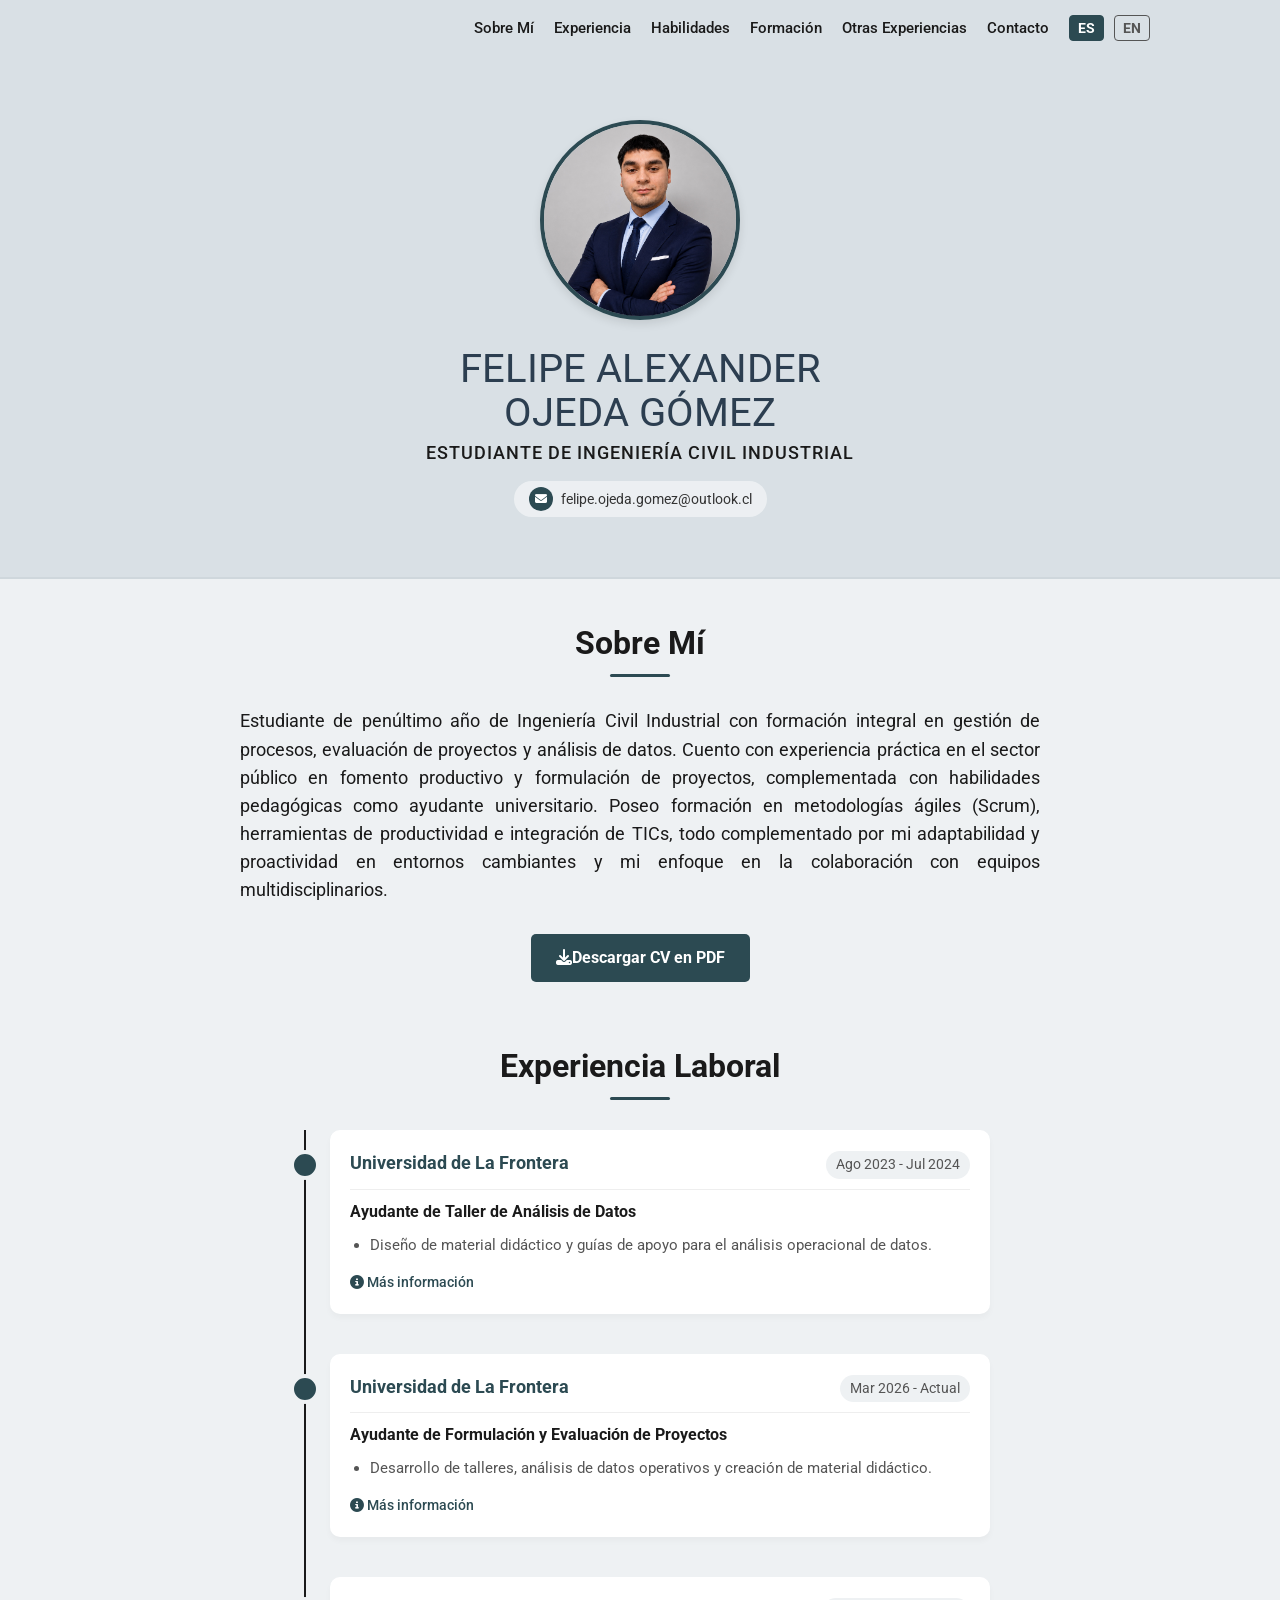
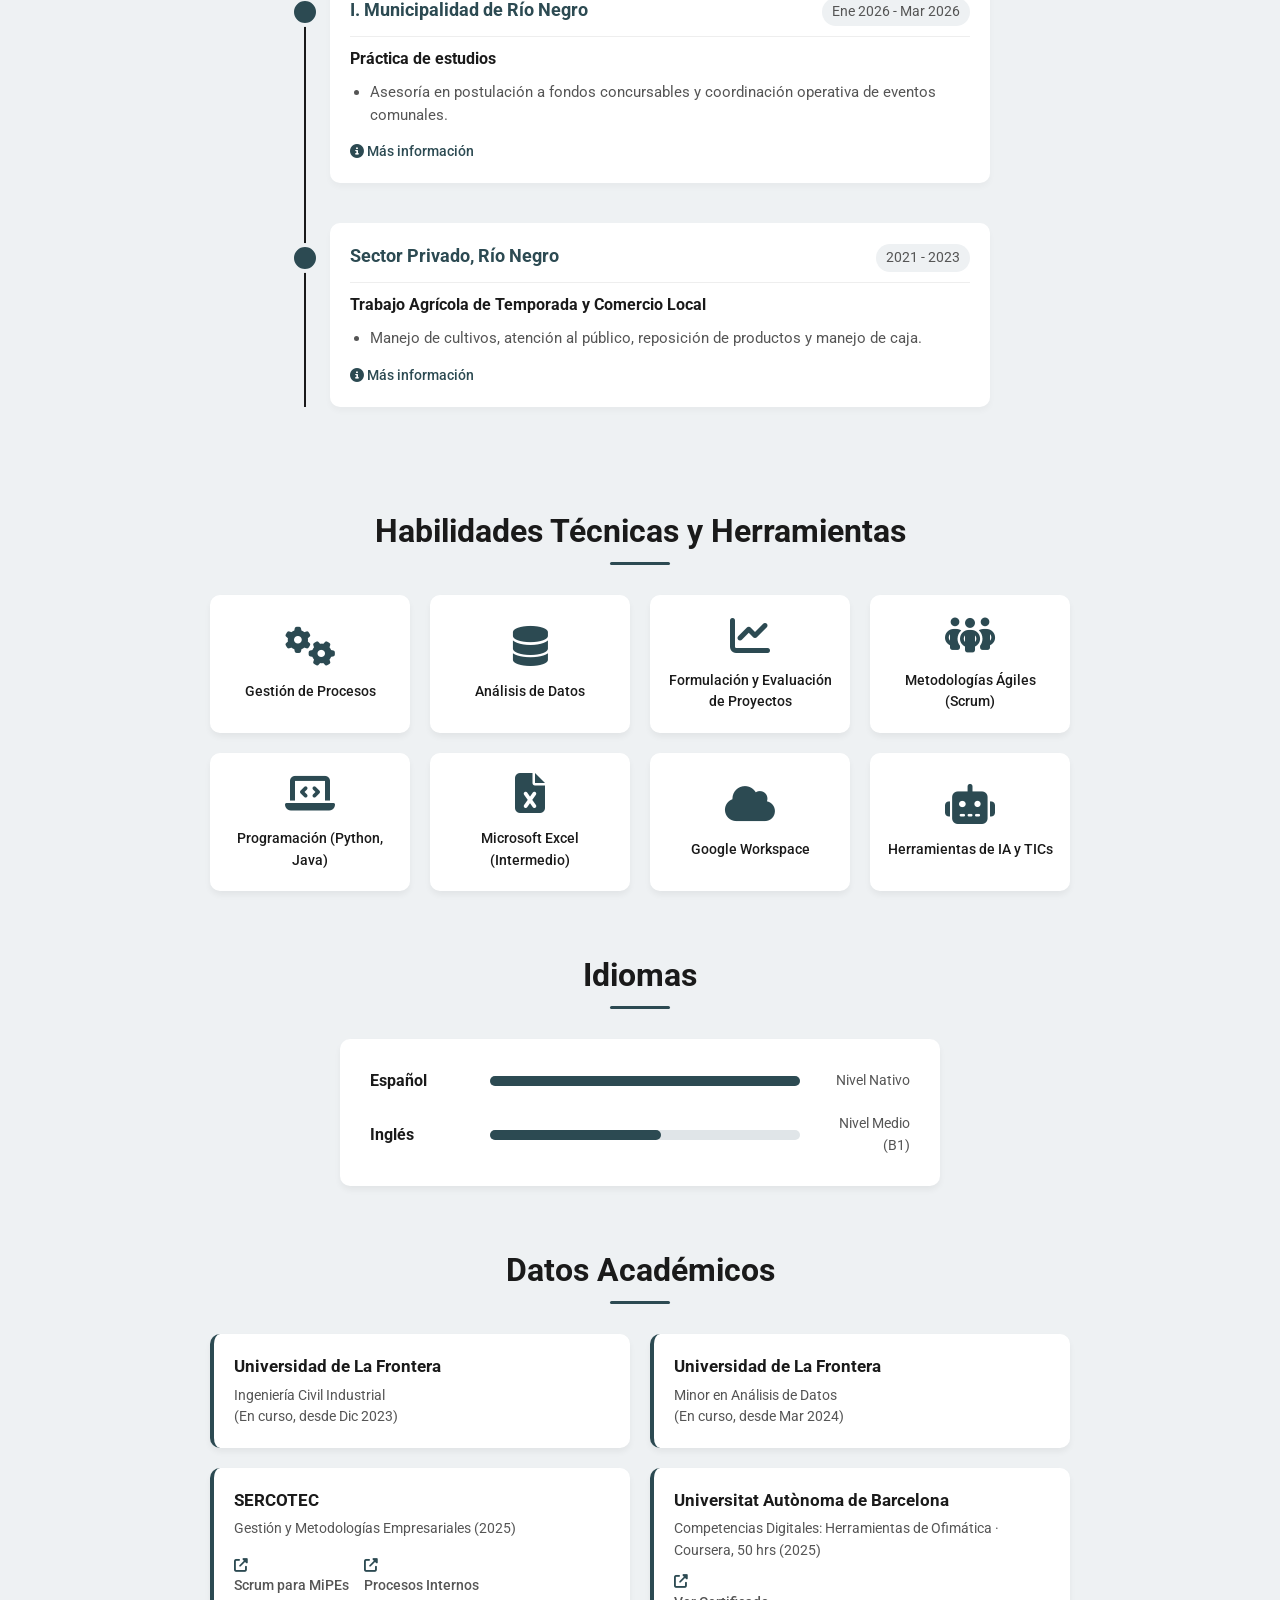
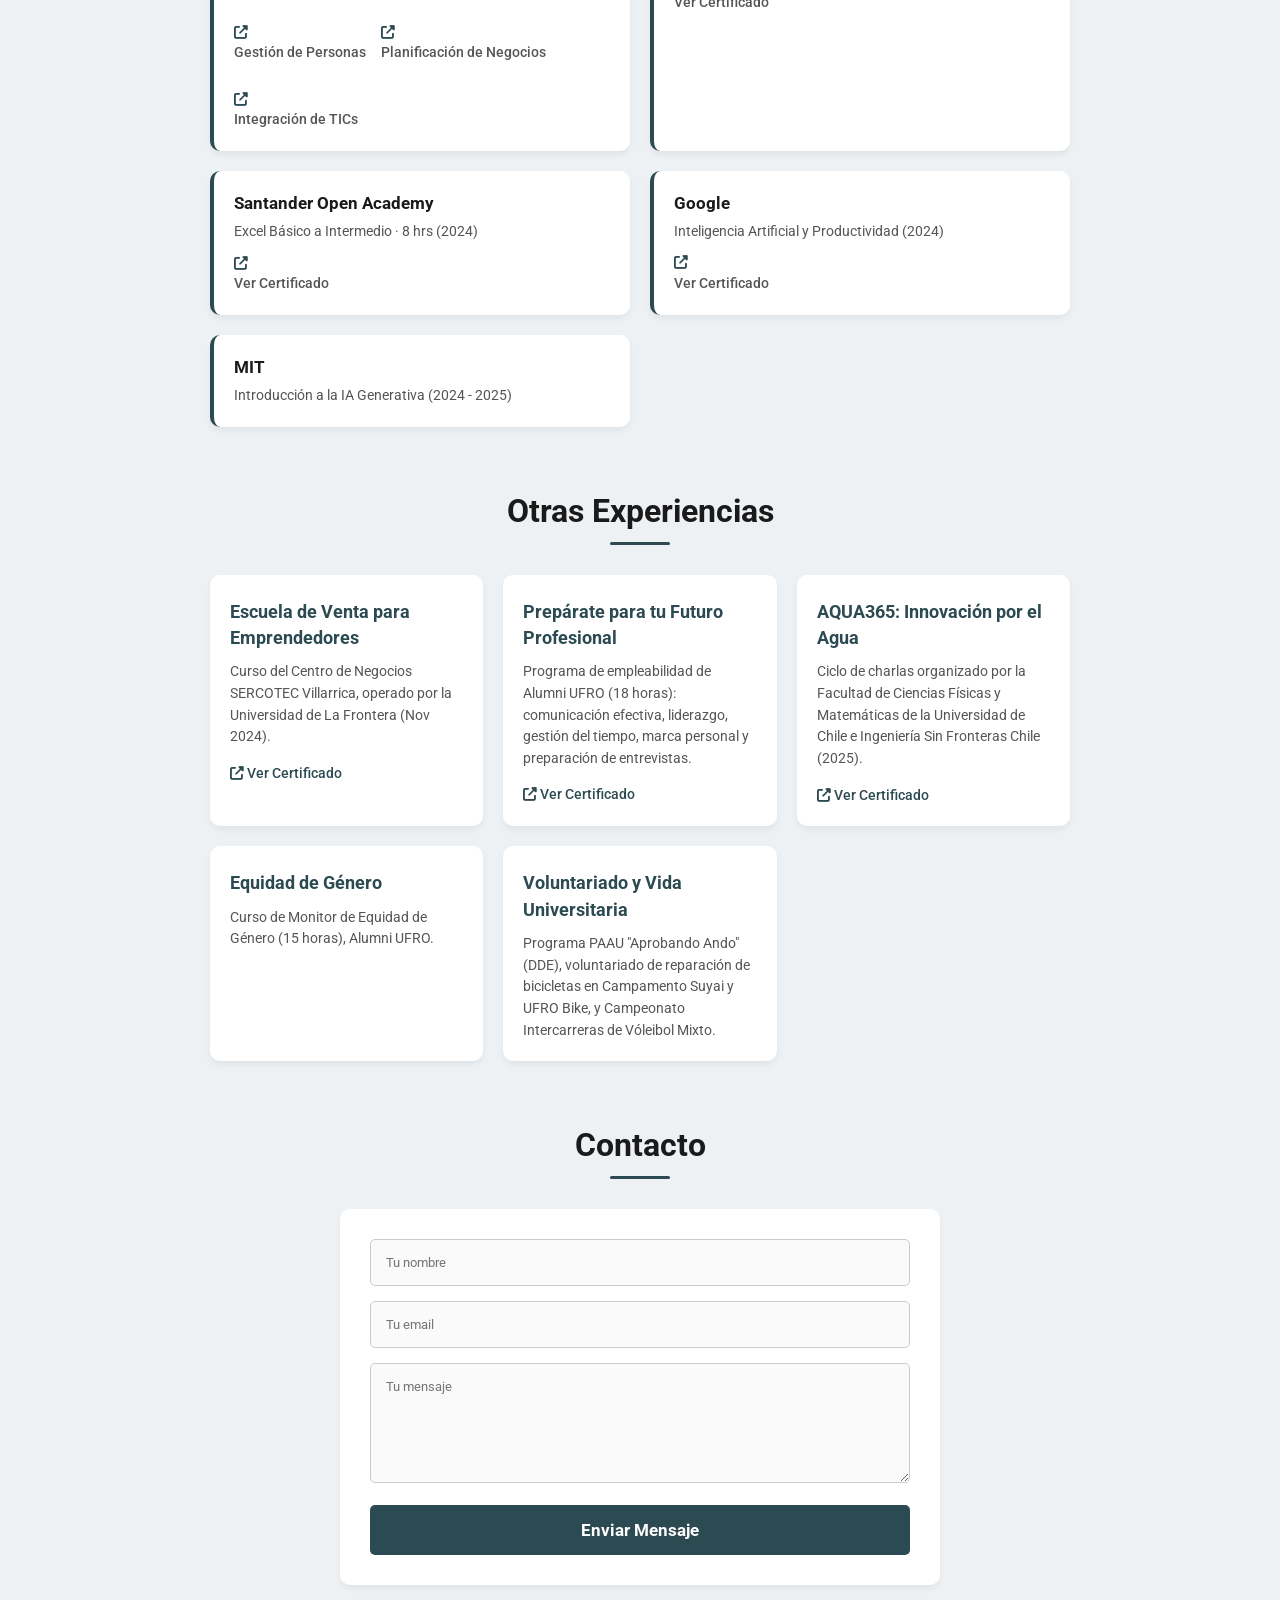
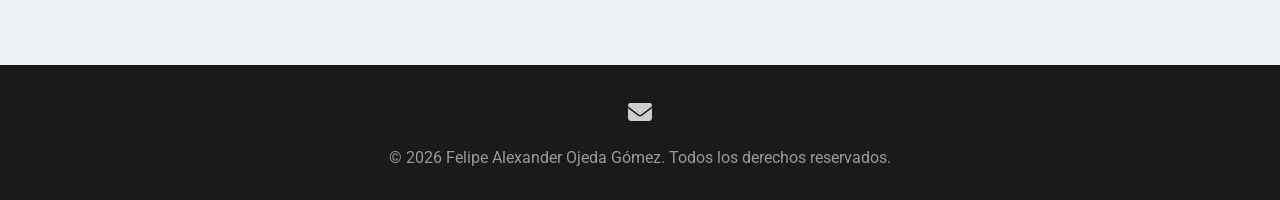
==== commit e93430a5: "Update index.html" ====
--- a/index.html
+++ b/index.html
@@ -51,7 +51,7 @@
         </div>
     </header>
 
-   <div class="container">
+  <div class="container">
 
         <section id="sobre-mi">
             <h3 data-key="about_title">Sobre Mí</h3>
@@ -69,7 +69,20 @@
                     <div class="timeline-icon"></div>
                     <div class="timeline-header">
                         <span class="timeline-company">Universidad de La Frontera</span>
-                        <span class="timeline-date" data-key="date_exp1">Mar 2026 - Actual</span>
+                        <span class="timeline-date" data-key="date_exp3">Ago 2026 - Dic 2026</span>
+                    </div>
+                    <div class="timeline-role" data-key="exp_role3">Ayudante de Taller de Análisis de Datos</div>
+                    <ul>
+                        <li data-key="exp_desc3">Diseño de material didáctico y guías de apoyo para el análisis operacional de datos.</li>
+                    </ul>
+                    <a href="exp-ufro-datos.html" class="cert-link mt-2"><i class="fas fa-info-circle"></i> <span data-key="btn_more_info">Más información</span></a>
+                </div>
+
+                <div class="timeline-item">
+                    <div class="timeline-icon"></div>
+                    <div class="timeline-header">
+                        <span class="timeline-company">Universidad de La Frontera</span>
+                        <span class="timeline-date" data-key="date_exp1">Mar 2026 - Jul 2026</span>
                     </div>
                     <div class="timeline-role" data-key="exp_role1">Ayudante de Formulación y Evaluación de Proyectos</div>
                     <ul>
@@ -84,7 +97,7 @@
                         <span class="timeline-company">I. Municipalidad de Río Negro</span>
                         <span class="timeline-date" data-key="date_exp2">Ene 2026 - Mar 2026</span>
                     </div>
-                    <div class="timeline-role" data-key="exp_role2">Práctica de estudios</div>
+                    <div class="timeline-role" data-key="exp_role2">Práctica Profesional - Área de Fomento Productivo</div>
                     <ul>
                         <li data-key="exp_desc2">Asesoría en postulación a fondos concursables y coordinación operativa de eventos comunales.</li>
                     </ul>
@@ -94,21 +107,8 @@
                 <div class="timeline-item">
                     <div class="timeline-icon"></div>
                     <div class="timeline-header">
-                        <span class="timeline-company">Universidad de La Frontera</span>
-                        <span class="timeline-date" data-key="date_exp3">Ago 2023 - Jul 2024</span>
-                    </div>
-                    <div class="timeline-role" data-key="exp_role3">Ayudante de Taller de Análisis de Datos</div>
-                    <ul>
-                        <li data-key="exp_desc3">Diseño de material didáctico y guías de apoyo para el análisis operacional de datos.</li>
-                    </ul>
-                    <a href="exp-ufro-datos.html" class="cert-link mt-2"><i class="fas fa-info-circle"></i> <span data-key="btn_more_info">Más información</span></a>
-                </div>
-
-                <div class="timeline-item">
-                    <div class="timeline-icon"></div>
-                    <div class="timeline-header">
                         <span class="timeline-company">Sector Privado, Río Negro</span>
-                        <span class="timeline-date" data-key="date_exp4">2021 - 2023</span>
+                        <span class="timeline-date" data-key="date_exp4">2019 - 2025</span>
                     </div>
                     <div class="timeline-role" data-key="exp_role4">Trabajo Agrícola de Temporada y Comercio Local</div>
                     <ul>
@@ -141,7 +141,7 @@
                 </div>
                 <div class="skill-card">
                     <i class="fas fa-laptop-code"></i>
-                    <span data-key="skill5">Programación (Python, Java)</span>
+                    <span data-key="skill5">Programación (Python)</span>
                 </div>
                 <div class="skill-card">
                     <i class="fas fa-file-excel"></i>
@@ -184,7 +184,7 @@
                 <div class="academic-item">
                     <strong>Universidad de La Frontera</strong>
                     <span data-key="edu_degree_industrial">Ingeniería Civil Industrial</span>
-                    <span data-key="status_current">(En curso, desde Dic 2023)</span>
+                    <span data-key="status_current">(En curso, desde Marzo 2022)</span>
                 </div>
 
                 <div class="academic-item">
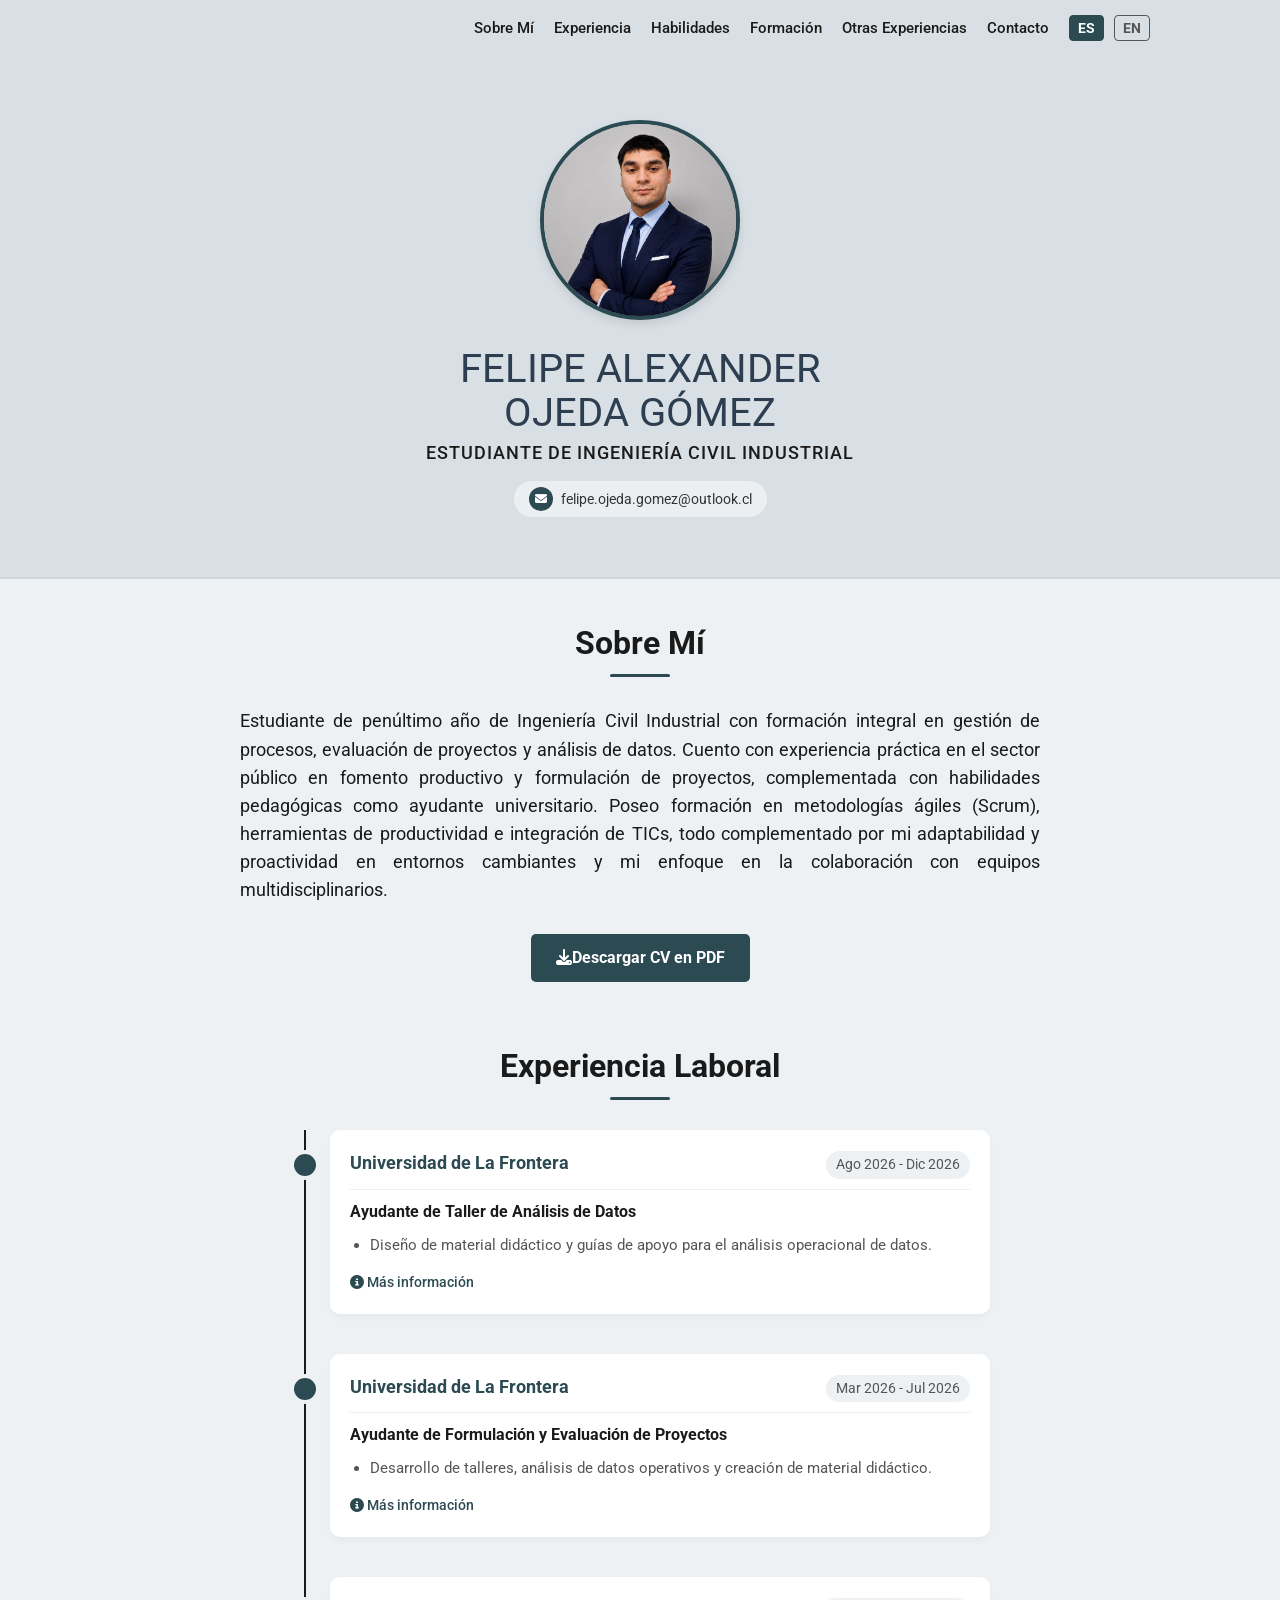
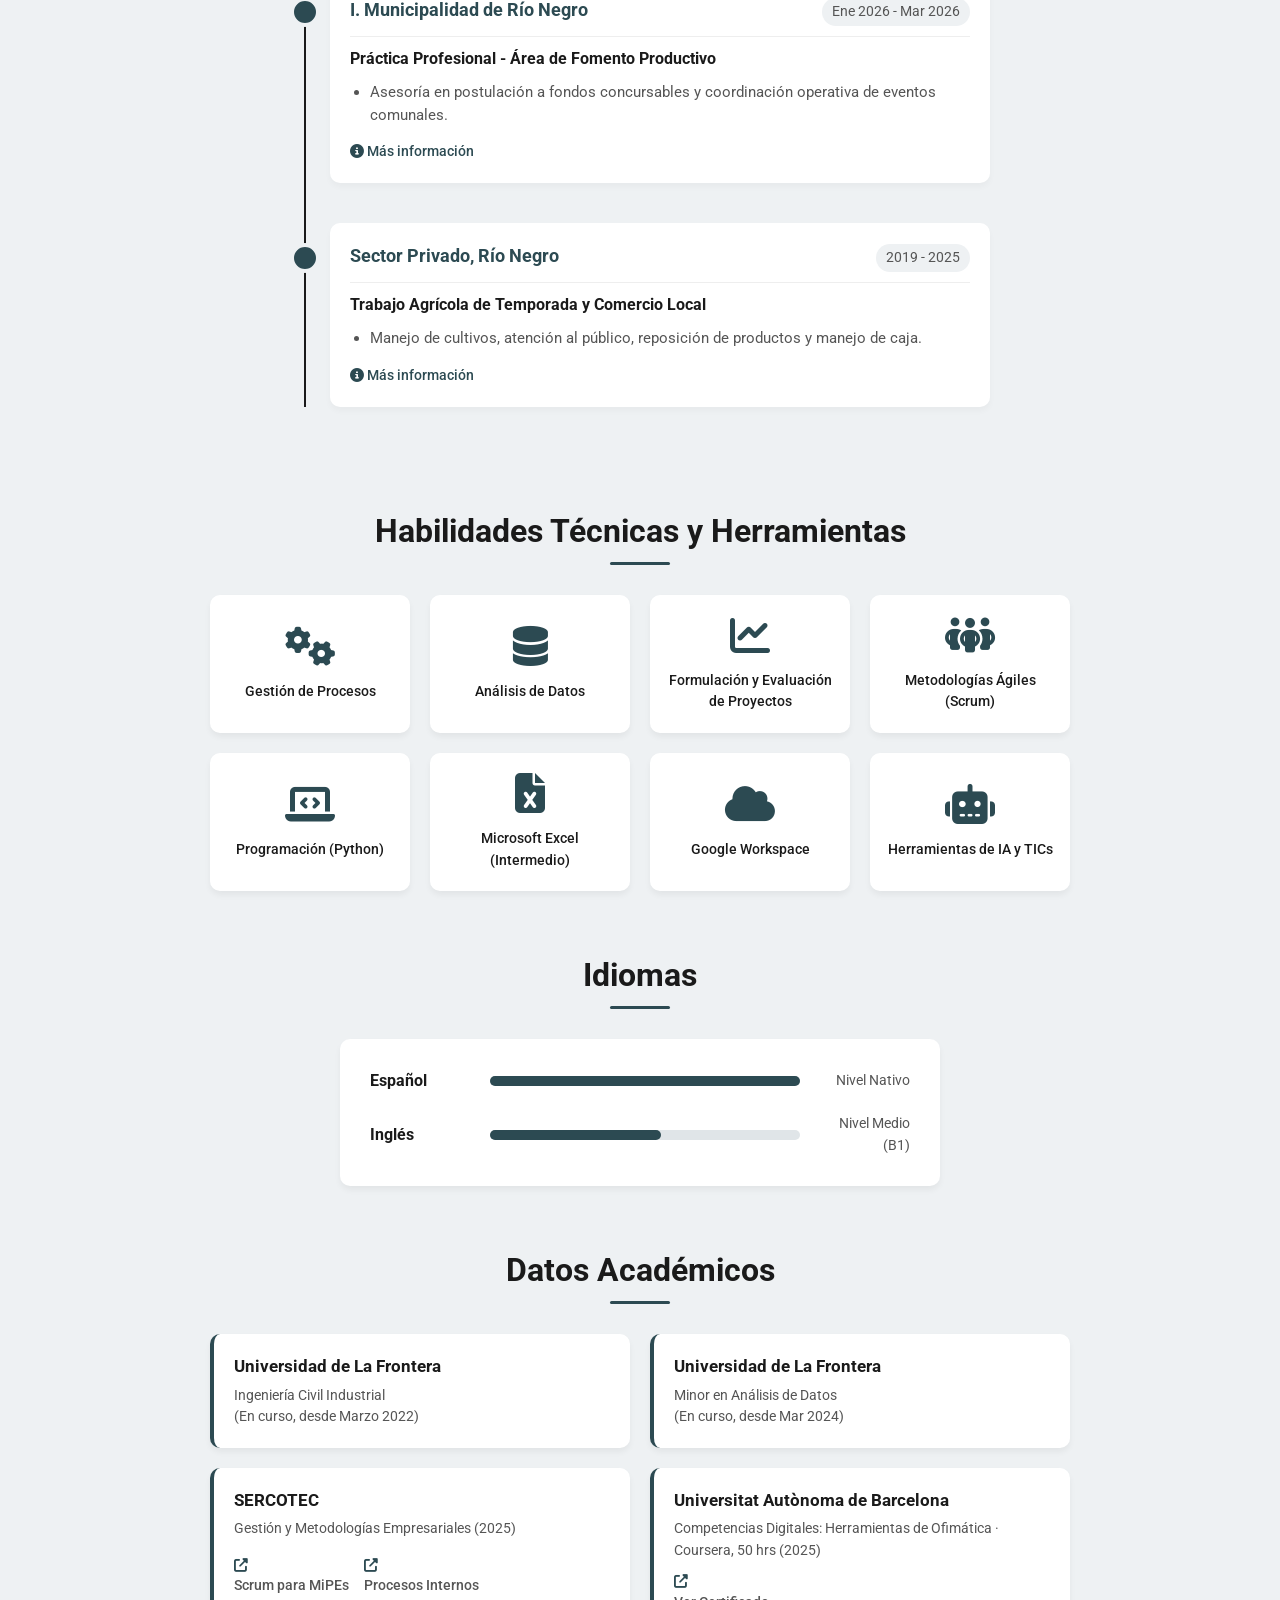
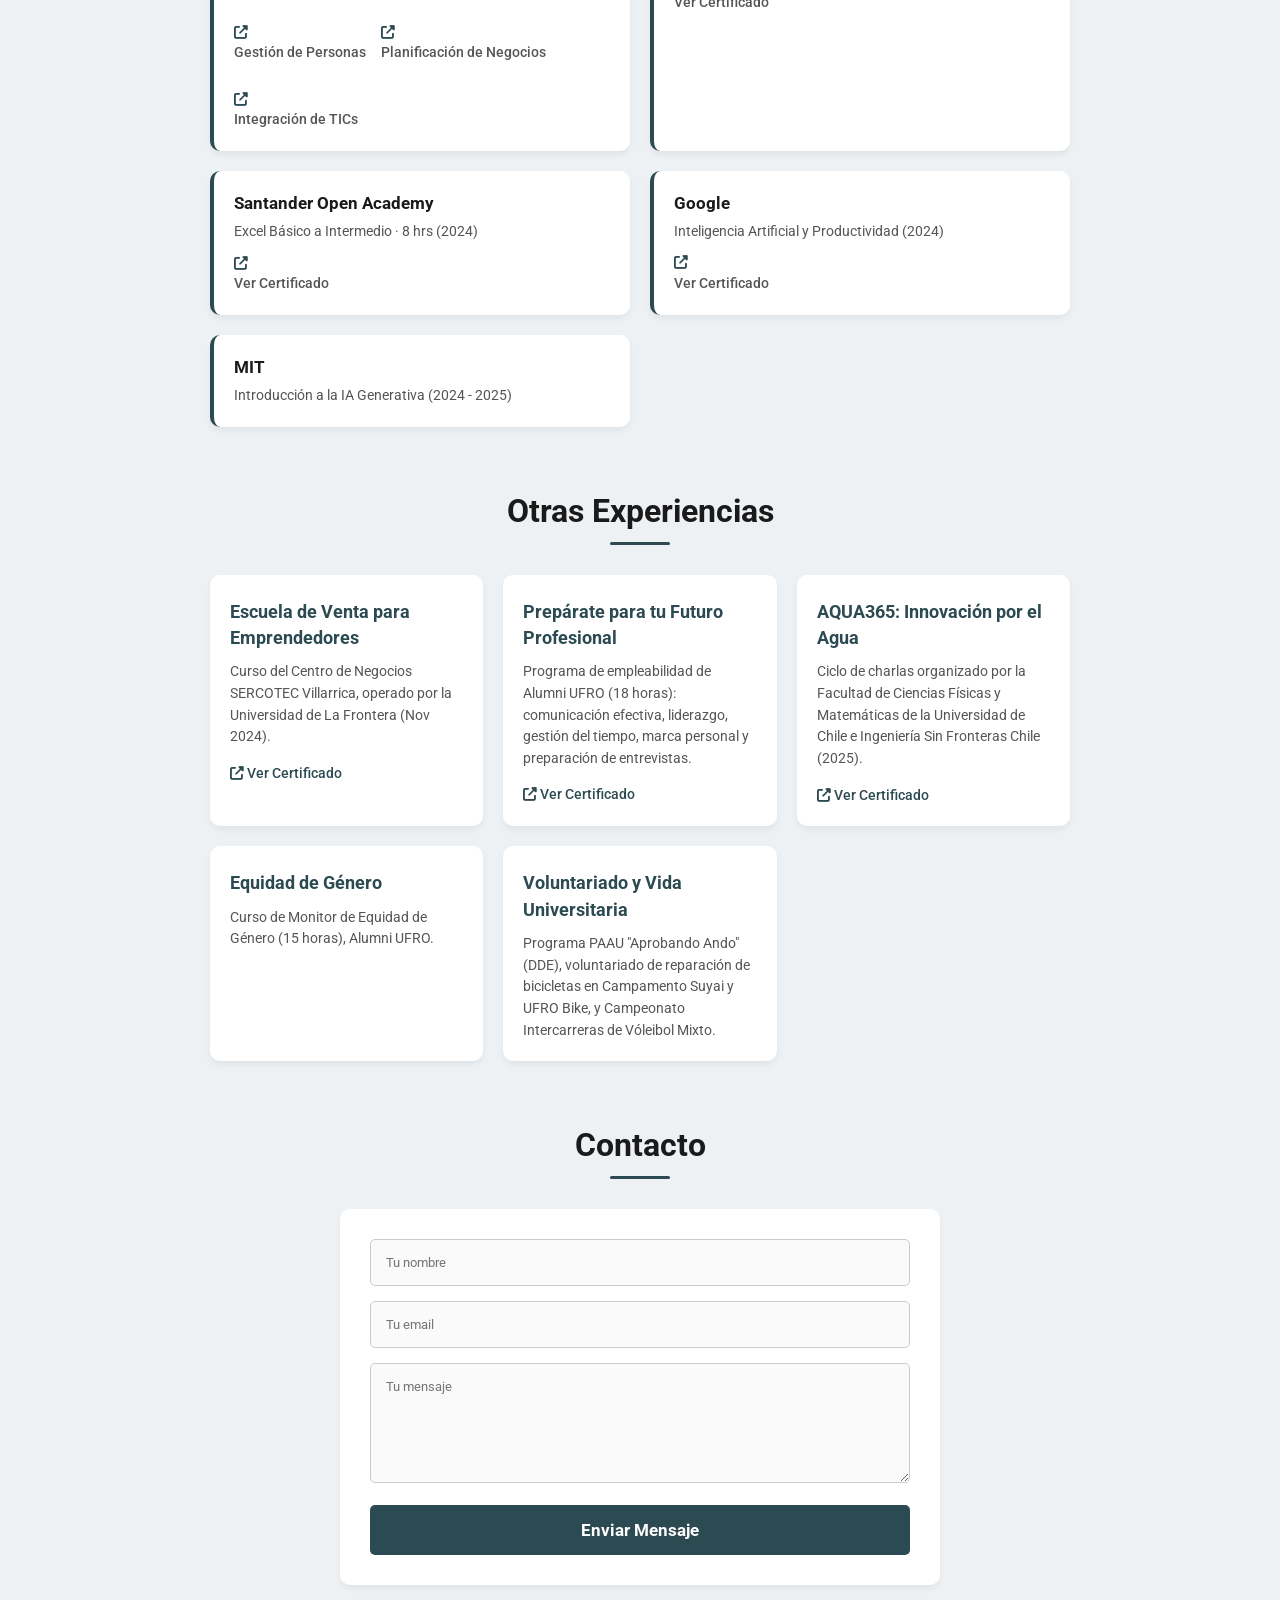
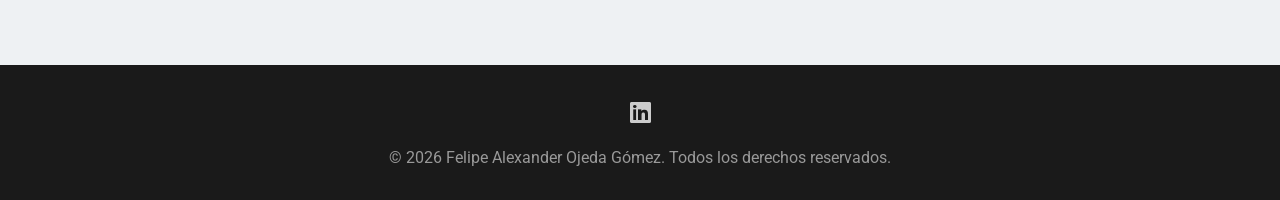
==== commit 3e552c79: "Update index.html" ====
--- a/index.html
+++ b/index.html
@@ -286,10 +286,7 @@
 
     <footer>
         <div class="social-icons">
-            <!-- LINKEDIN: reemplaza la almohadilla por la URL del perfil de LinkedIn de Felipe y descomenta.
-            <a href="https://www.linkedin.com/in/USUARIO" target="_blank" rel="noopener noreferrer"><i class="fab fa-linkedin"></i></a>
-            -->
-            <a href="mailto:felipe.ojeda.gomez@outlook.com"><i class="fas fa-envelope"></i></a>
+            <a href="https://www.linkedin.com/in/felipe-alexander-ojeda-gomez-499881314" target="_blank" rel="noopener noreferrer" aria-label="LinkedIn"><i class="fab fa-linkedin"></i></a>
         </div>
         <p>&copy; <span id="year"></span> Felipe Alexander Ojeda Gómez. <span data-key="footer_rights">Todos los derechos reservados.</span></p>
     </footer>
